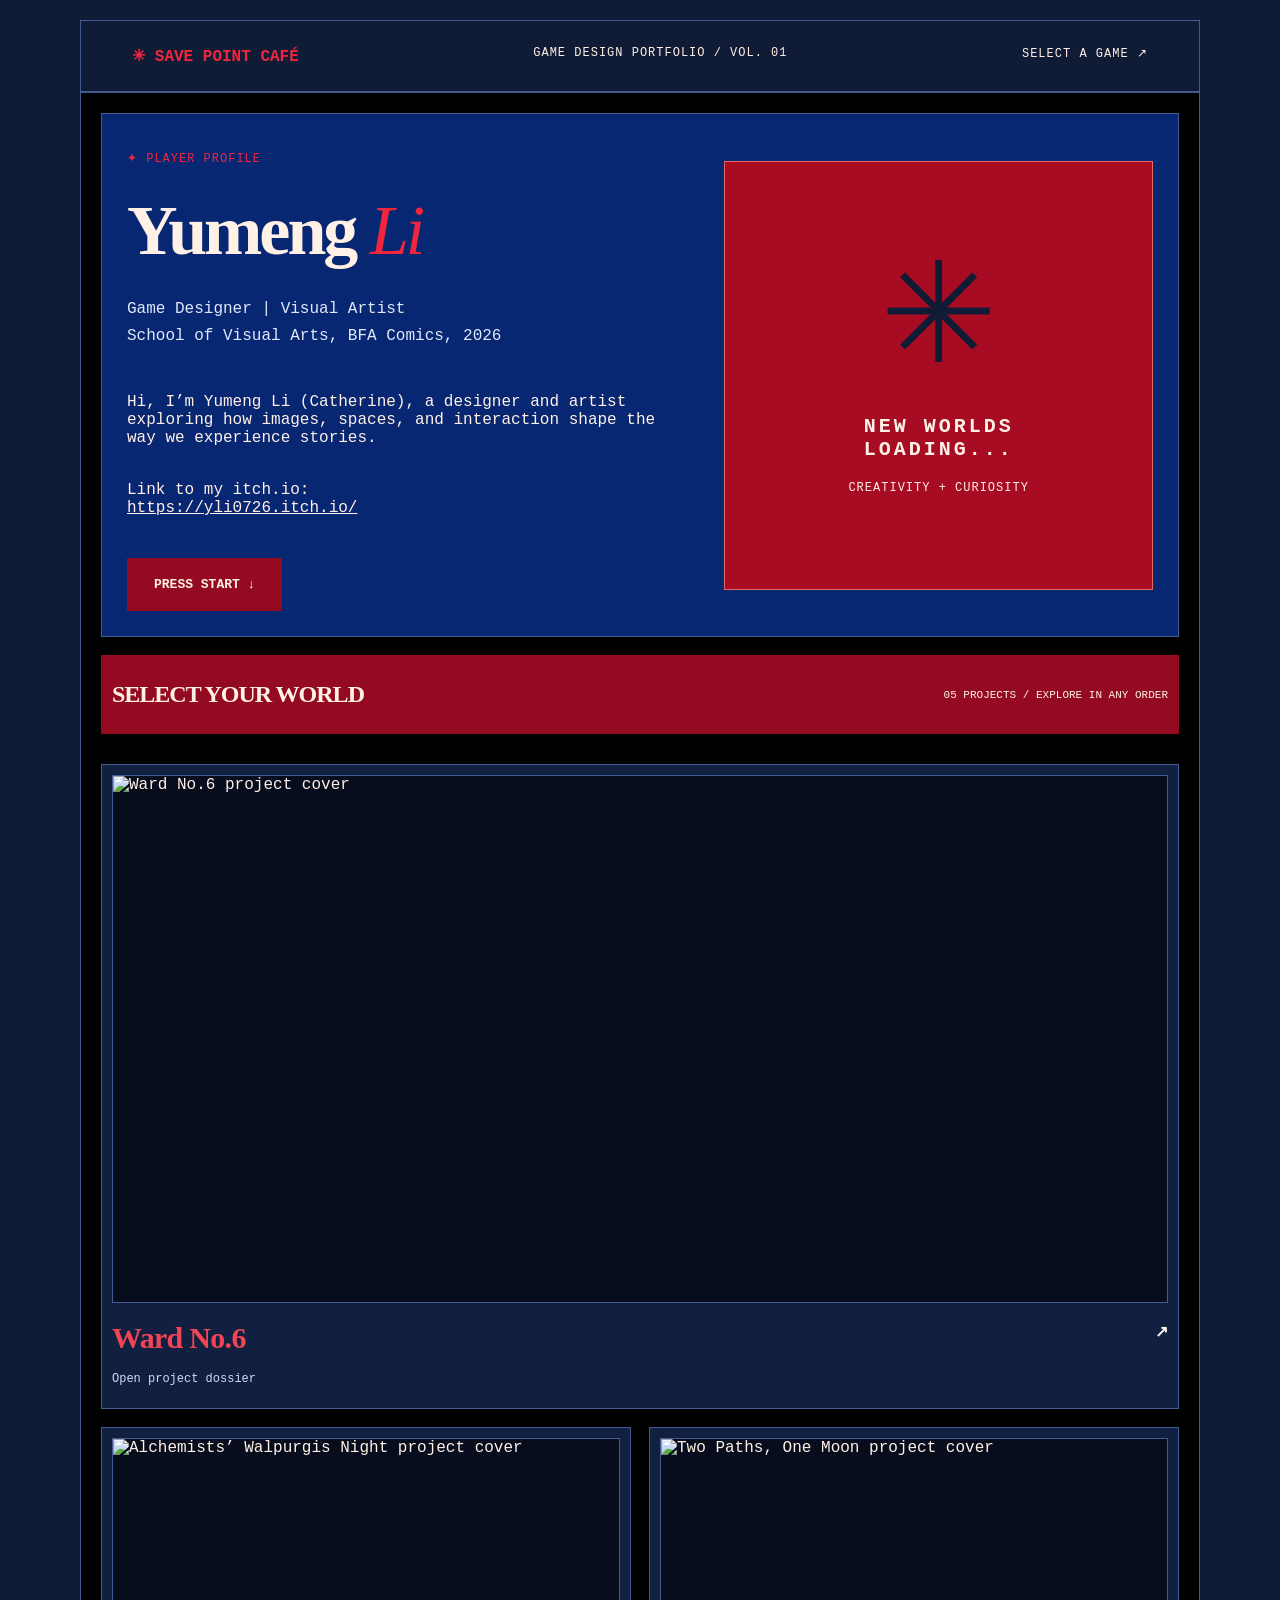
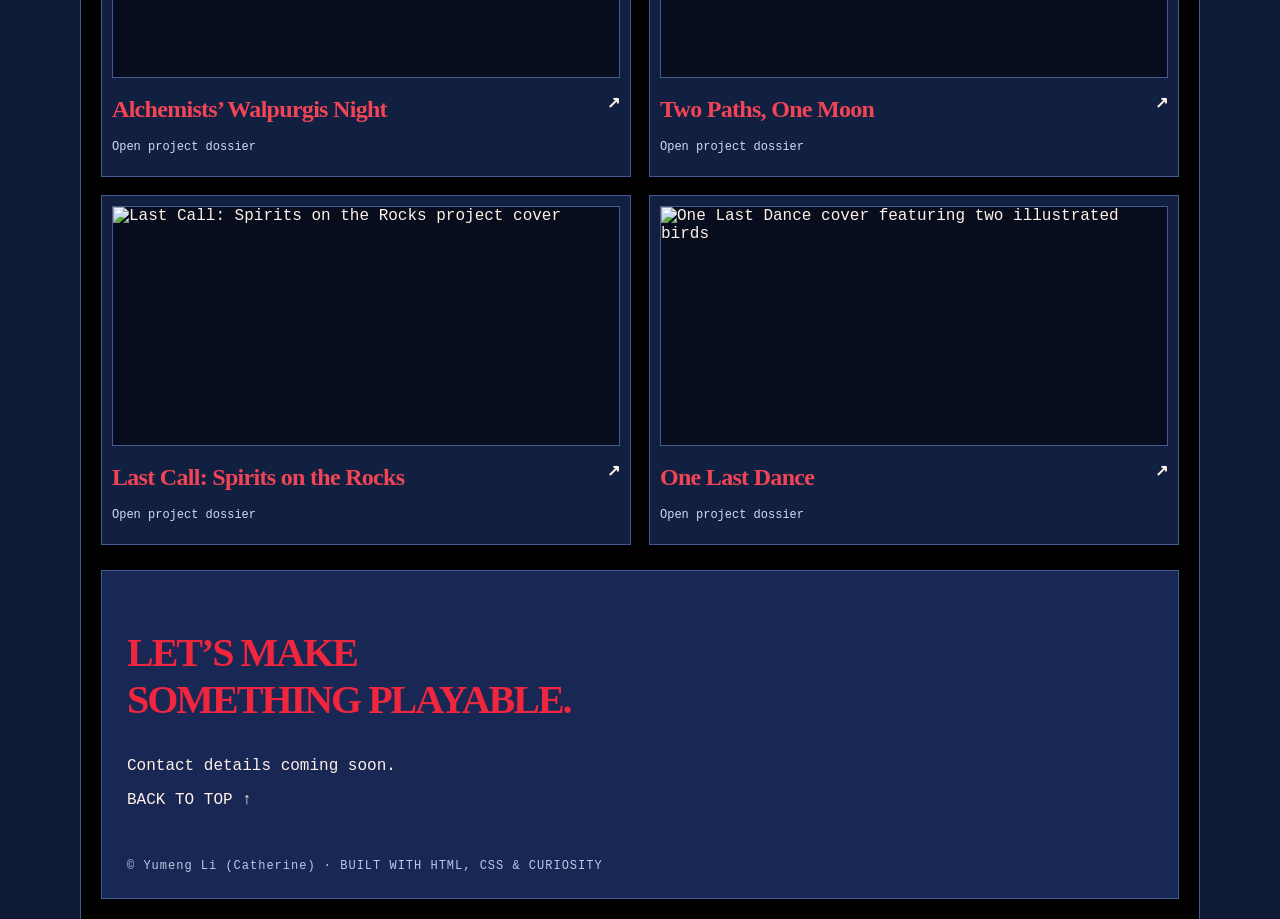
==== index.html @ 72870251 "Upload Portfolio Website" ====
<!doctype html><html lang="en"><head><meta charset="utf-8"><meta name="viewport" content="width=device-width,initial-scale=1"><title>首页 · Save Point Café</title><style>* { box-sizing: border-box; } body {margin: 0;}*{box-sizing:border-box;}html{scroll-behavior:smooth;}body{margin-top:0px;margin-right:0px;margin-bottom:0px;margin-left:0px;background-position-x:initial;background-position-y:initial;background-repeat:initial;background-attachment:initial;background-origin:initial;background-clip:initial;background-color:rgb(230, 229, 237);color:rgb(38, 32, 57);font-family:Arial, Helvetica, sans-serif;background-image:linear-gradient(rgba(80, 64, 99, 0.035) 1px, transparent 1px), linear-gradient(90deg, rgba(80, 64, 99, 0.035) 1px, transparent 1px);background-size:32px 32px;}a{color:inherit;text-decoration-line:none;text-decoration-thickness:initial;text-decoration-style:initial;text-decoration-color:initial;}header{padding-top:25px;padding-right:4%;padding-bottom:25px;padding-left:4%;display:flex;justify-content:space-between;row-gap:20px;column-gap:20px;border-bottom-width:1px;border-bottom-style:solid;border-bottom-color:rgb(48, 39, 61);}header a:first-child{font-weight:900;}.label, header span, small, header a:last-child{font-family:monospace;font-size:12px;letter-spacing:1px;}main{max-width:1400px;margin-top:auto;margin-right:auto;margin-bottom:auto;margin-left:auto;padding-top:0px;padding-right:4%;padding-bottom:0px;padding-left:4%;}.hero{min-height:650px;display:grid;grid-template-columns:1.3fr 1fr;align-items:center;row-gap:40px;column-gap:40px;}.label{color:rgb(111, 73, 148);}h1{font-size:clamp(55px, 7.5vw, 110px);line-height:0.94;letter-spacing:-6px;margin-top:32px;margin-right:0px;margin-bottom:32px;margin-left:0px;}h1 em{color:rgb(120, 85, 188);font-family:Georgia, serif;font-weight:400;}.intro{line-height:1.7;color:rgb(90, 82, 103);}.button{display:inline-block;background-image:initial;background-position-x:initial;background-position-y:initial;background-size:initial;background-repeat:initial;background-attachment:initial;background-origin:initial;background-clip:initial;background-color:rgb(215, 250, 109);border-top-width:1px;border-right-width:1px;border-bottom-width:1px;border-left-width:1px;border-top-style:solid;border-right-style:solid;border-bottom-style:solid;border-left-style:solid;border-top-color:currentcolor;border-right-color:currentcolor;border-bottom-color:currentcolor;border-left-color:currentcolor;border-image-source:none;border-image-slice:100%;border-image-width:1;border-image-outset:0;border-image-repeat:stretch;padding-top:18px;padding-right:26px;padding-bottom:18px;padding-left:26px;margin-top:25px;box-shadow:rgb(41, 33, 56) 5px 5px 0px;font-style:normal;font-variant-caps:normal;font-variant-ligatures:normal;font-variant-numeric:normal;font-variant-east-asian:normal;font-variant-alternates:normal;font-size-adjust:none;font-language-override:normal;font-kerning:auto;font-optical-sizing:auto;font-feature-settings:normal;font-variation-settings:normal;font-variant-position:normal;font-variant-emoji:normal;font-weight:700;font-stretch:normal;font-size:13px;line-height:normal;font-family:monospace;}.orb{text-align:center;border-top-width:1px;border-right-width:1px;border-bottom-width:1px;border-left-width:1px;border-top-style:solid;border-right-style:solid;border-bottom-style:solid;border-left-style:solid;border-top-color:rgb(149, 135, 158);border-right-color:rgb(149, 135, 158);border-bottom-color:rgb(149, 135, 158);border-left-color:rgb(149, 135, 158);border-image-source:none;border-image-slice:100%;border-image-width:1;border-image-outset:0;border-image-repeat:stretch;border-top-left-radius:50%;border-top-right-radius:50%;border-bottom-right-radius:50%;border-bottom-left-radius:50%;aspect-ratio:1 / 1;background-image:radial-gradient(at 30% 25%, white, rgb(233, 194, 236) 25%, rgb(162, 157, 209) 50%, rgb(217, 250, 170) 75%, rgb(238, 238, 238));background-position-x:initial;background-position-y:initial;background-size:initial;background-repeat:initial;background-attachment:initial;background-origin:initial;background-clip:initial;background-color:initial;box-shadow:rgba(126, 113, 159, 0.333) -20px -20px 45px inset, rgba(135, 123, 155, 0.2) 15px 25px 50px;transform:rotate(-9deg);display:flex;flex-direction:column;justify-content:center;}.orb > span{font-size:140px;line-height:1;color:rgb(89, 66, 114);}.orb p{font-weight:900;font-size:23px;letter-spacing:3px;}.profile span{margin-left:auto;font-style:normal;font-variant-caps:normal;font-variant-ligatures:normal;font-variant-numeric:normal;font-variant-east-asian:normal;font-variant-alternates:normal;font-size-adjust:none;font-language-override:normal;font-kerning:auto;font-optical-sizing:auto;font-feature-settings:normal;font-variation-settings:normal;font-variant-position:normal;font-variant-emoji:normal;font-weight:normal;font-stretch:normal;font-size:11px;line-height:normal;font-family:monospace;color:rgb(114, 83, 131);}.section-title{display:flex;justify-content:space-between;align-items:center;border-bottom-width:2px;border-bottom-style:solid;border-bottom-color:currentcolor;margin-bottom:30px;}.section-title h2{font-size:28px;letter-spacing:-1px;}.section-title span{font-style:normal;font-variant-caps:normal;font-variant-ligatures:normal;font-variant-numeric:normal;font-variant-east-asian:normal;font-variant-alternates:normal;font-size-adjust:none;font-language-override:normal;font-kerning:auto;font-optical-sizing:auto;font-feature-settings:normal;font-variation-settings:normal;font-variant-position:normal;font-variant-emoji:normal;font-weight:normal;font-stretch:normal;font-size:11px;line-height:normal;font-family:monospace;}.grid{display:grid;grid-template-columns:1fr 1fr;row-gap:45px;column-gap:28px;}.card:last-child{grid-column-start:1;grid-column-end:-1;}.art{height:310px;background-image:initial;background-position-x:initial;background-position-y:initial;background-size:initial;background-repeat:initial;background-attachment:initial;background-origin:initial;background-clip:initial;background-color:rgb(193, 176, 216);display:flex;align-items:center;justify-content:center;position:relative;border-top-width:1px;border-right-width:1px;border-bottom-width:1px;border-left-width:1px;border-top-style:solid;border-right-style:solid;border-bottom-style:solid;border-left-style:solid;border-top-color:currentcolor;border-right-color:currentcolor;border-bottom-color:currentcolor;border-left-color:currentcolor;border-image-source:none;border-image-slice:100%;border-image-width:1;border-image-outset:0;border-image-repeat:stretch;overflow-x:hidden;overflow-y:hidden;}.art::before{content:"";position:absolute;border-top-width:1px;border-right-width:1px;border-bottom-width:1px;border-left-width:1px;border-top-style:solid;border-right-style:solid;border-bottom-style:solid;border-left-style:solid;border-top-color:rgba(255, 255, 255, 0.565);border-right-color:rgba(255, 255, 255, 0.565);border-bottom-color:rgba(255, 255, 255, 0.565);border-left-color:rgba(255, 255, 255, 0.565);border-image-source:none;border-image-slice:100%;border-image-width:1;border-image-outset:0;border-image-repeat:stretch;width:60%;height:70%;border-top-left-radius:50%;border-top-right-radius:50%;border-bottom-right-radius:50%;border-bottom-left-radius:50%;transform:rotate(-35deg);}.art::after{content:"";position:absolute;border-top-width:1px;border-right-width:1px;border-bottom-width:1px;border-left-width:1px;border-top-style:solid;border-right-style:solid;border-bottom-style:solid;border-left-style:solid;border-top-color:rgba(255, 255, 255, 0.565);border-right-color:rgba(255, 255, 255, 0.565);border-bottom-color:rgba(255, 255, 255, 0.565);border-left-color:rgba(255, 255, 255, 0.565);border-image-source:none;border-image-slice:100%;border-image-width:1;border-image-outset:0;border-image-repeat:stretch;width:60%;height:70%;border-top-left-radius:50%;border-top-right-radius:50%;border-bottom-right-radius:50%;border-bottom-left-radius:50%;transform:rotate(-35deg);}.art::after{transform:rotate(35deg);}.art > span{font-style:normal;font-variant-caps:normal;font-variant-ligatures:normal;font-variant-numeric:normal;font-variant-east-asian:normal;font-variant-alternates:normal;font-size-adjust:none;font-language-override:normal;font-kerning:auto;font-optical-sizing:auto;font-feature-settings:normal;font-variation-settings:normal;font-variant-position:normal;font-variant-emoji:normal;font-weight:normal;font-stretch:normal;font-size:150px;line-height:normal;font-family:Georgia;z-index:1;text-shadow:rgba(255, 255, 255, 0.467) 5px 5px;}.art small{position:absolute;bottom:15px;left:15px;font-size:10px;}.c1 .art{background-image:initial;background-position-x:initial;background-position-y:initial;background-size:initial;background-repeat:initial;background-attachment:initial;background-origin:initial;background-clip:initial;background-color:rgb(210, 237, 179);}.c2 .art{background-image:initial;background-position-x:initial;background-position-y:initial;background-size:initial;background-repeat:initial;background-attachment:initial;background-origin:initial;background-clip:initial;background-color:rgb(168, 191, 216);}.c3 .art{background-image:initial;background-position-x:initial;background-position-y:initial;background-size:initial;background-repeat:initial;background-attachment:initial;background-origin:initial;background-clip:initial;background-color:rgb(228, 184, 207);}.c4 .art{background-image:initial;background-position-x:initial;background-position-y:initial;background-size:initial;background-repeat:initial;background-attachment:initial;background-origin:initial;background-clip:initial;background-color:rgb(194, 192, 220);}.card-title{display:flex;justify-content:space-between;align-items:center;}.card h3{font-size:24px;letter-spacing:-0.7px;margin-top:18px;margin-right:0px;margin-bottom:5px;margin-left:0px;}.card p{font-style:normal;font-variant-caps:normal;font-variant-ligatures:normal;font-variant-numeric:normal;font-variant-east-asian:normal;font-variant-alternates:normal;font-size-adjust:none;font-language-override:normal;font-kerning:auto;font-optical-sizing:auto;font-feature-settings:normal;font-variation-settings:normal;font-variant-position:normal;font-variant-emoji:normal;font-weight:normal;font-stretch:normal;font-size:12px;line-height:normal;font-family:monospace;color:rgb(109, 98, 121);}.card:hover .art > span{transform:rotate(12deg) scale(1.1);transition-behavior:normal;transition-duration:0.25s;transition-timing-function:ease;transition-delay:0s;transition-property:transform;}.card:focus-visible{outline-color:rgb(152, 97, 221);outline-style:solid;outline-width:3px;outline-offset:5px;}.button:focus-visible, a:focus-visible{outline-color:rgb(152, 97, 221);outline-style:solid;outline-width:3px;outline-offset:5px;}footer{border-top-width:1px;border-top-style:solid;border-top-color:currentcolor;margin-top:100px;padding-top:50px;padding-right:0px;padding-bottom:30px;padding-left:0px;}footer h2{font-size:clamp(32px, 5vw, 60px);letter-spacing:-2px;}footer small{display:block;margin-top:50px;color:rgb(121, 108, 132);}.project-hero h1{font-size:clamp(45px, 7vw, 85px);line-height:1.05;max-width:1000px;}.dossier section{border-top-width:1px;border-top-style:solid;border-top-color:currentcolor;padding-top:20px;padding-right:0px;padding-bottom:20px;padding-left:0px;}.dossier p{line-height:1.8;color:rgb(109, 98, 121);}body{background-color:rgb(206, 206, 202);background-image:radial-gradient(rgb(133, 133, 127) 1px, transparent 1px);background-size:8px 8px;color:rgb(37, 37, 37);font-family:"Courier New", monospace;}header, main{max-width:1120px;margin-top:auto;margin-right:auto;margin-bottom:auto;margin-left:auto;background-image:initial;background-position-x:initial;background-position-y:initial;background-size:initial;background-repeat:initial;background-attachment:initial;background-origin:initial;background-clip:initial;background-color:rgb(201, 201, 196);}header{margin-top:20px;background-image:linear-gradient(rgb(238, 238, 238), rgb(170, 170, 170), rgb(221, 221, 221));background-position-x:initial;background-position-y:initial;background-size:initial;background-repeat:initial;background-attachment:initial;background-origin:initial;background-clip:initial;background-color:initial;border-top-width:4px;border-right-width:4px;border-bottom-width:4px;border-left-width:4px;border-top-style:ridge;border-right-style:ridge;border-bottom-style:ridge;border-left-style:ridge;border-top-color:rgb(238, 238, 238);border-right-color:rgb(238, 238, 238);border-bottom-color:rgb(238, 238, 238);border-left-color:rgb(238, 238, 238);border-image-source:none;border-image-slice:100%;border-image-width:1;border-image-outset:0;border-image-repeat:stretch;}main{border-top-width:3px;border-right-width:3px;border-bottom-width:3px;border-left-width:3px;border-top-style:ridge;border-right-style:ridge;border-bottom-style:ridge;border-left-style:ridge;border-top-color:rgb(238, 238, 238);border-right-color:rgb(238, 238, 238);border-bottom-color:rgb(238, 238, 238);border-left-color:rgb(238, 238, 238);border-image-source:none;border-image-slice:100%;border-image-width:1;border-image-outset:0;border-image-repeat:stretch;padding-top:20px;padding-right:20px;padding-bottom:20px;padding-left:20px;}.hero{min-height:460px;border-top-width:4px;border-right-width:4px;border-bottom-width:4px;border-left-width:4px;border-top-style:ridge;border-right-style:ridge;border-bottom-style:ridge;border-left-style:ridge;border-top-color:rgb(238, 238, 238);border-right-color:rgb(238, 238, 238);border-bottom-color:rgb(238, 238, 238);border-left-color:rgb(238, 238, 238);border-image-source:none;border-image-slice:100%;border-image-width:1;border-image-outset:0;border-image-repeat:stretch;padding-top:25px;padding-right:25px;padding-bottom:25px;padding-left:25px;background-image:repeating-linear-gradient(0deg, rgb(222, 222, 217), rgb(222, 222, 217) 2px, rgb(212, 212, 208) 3px);background-position-x:initial;background-position-y:initial;background-size:initial;background-repeat:initial;background-attachment:initial;background-origin:initial;background-clip:initial;background-color:initial;margin-bottom:18px;}h1{font-family:Georgia, serif;font-size:70px;letter-spacing:-3px;text-shadow:rgb(255, 255, 255) 2px 2px;}.label, h1 em{color:rgb(76, 96, 70);}.orb{border-top-left-radius:0px;border-top-right-radius:0px;border-bottom-right-radius:0px;border-bottom-left-radius:0px;background-image:linear-gradient(135deg, rgb(238, 238, 238), rgb(146, 159, 135), rgb(197, 199, 191));background-position-x:initial;background-position-y:initial;background-size:initial;background-repeat:initial;background-attachment:initial;background-origin:initial;background-clip:initial;background-color:initial;border-top-width:7px;border-right-width:7px;border-bottom-width:7px;border-left-width:7px;border-top-style:ridge;border-right-style:ridge;border-bottom-style:ridge;border-left-style:ridge;border-top-color:rgb(238, 238, 238);border-right-color:rgb(238, 238, 238);border-bottom-color:rgb(238, 238, 238);border-left-color:rgb(238, 238, 238);border-image-source:none;border-image-slice:100%;border-image-width:1;border-image-outset:0;border-image-repeat:stretch;transform:none;box-shadow:rgb(119, 119, 119) 7px 7px;}.orb > span{color:rgb(53, 69, 50);}.orb p{font-size:20px;}.button{background-image:linear-gradient(rgb(255, 255, 255), rgb(170, 170, 170));background-position-x:initial;background-position-y:initial;background-size:initial;background-repeat:initial;background-attachment:initial;background-origin:initial;background-clip:initial;background-color:initial;border-top-width:3px;border-right-width:3px;border-bottom-width:3px;border-left-width:3px;border-top-style:outset;border-right-style:outset;border-bottom-style:outset;border-left-style:outset;border-top-color:rgb(238, 238, 238);border-right-color:rgb(238, 238, 238);border-bottom-color:rgb(238, 238, 238);border-left-color:rgb(238, 238, 238);border-image-source:none;border-image-slice:100%;border-image-width:1;border-image-outset:0;border-image-repeat:stretch;box-shadow:rgb(119, 119, 119) 3px 3px;}.profile span{color:rgb(82, 96, 71);}.section-title{border-top-width:3px;border-right-width:3px;border-bottom-width:3px;border-left-width:3px;border-top-style:ridge;border-right-style:ridge;border-bottom-style:ridge;border-left-style:ridge;border-top-color:rgb(238, 238, 238);border-right-color:rgb(238, 238, 238);border-bottom-color:rgb(238, 238, 238);border-left-color:rgb(238, 238, 238);border-image-source:none;border-image-slice:100%;border-image-width:1;border-image-outset:0;border-image-repeat:stretch;background-image:linear-gradient(rgb(238, 238, 238), rgb(170, 170, 170));background-position-x:initial;background-position-y:initial;background-size:initial;background-repeat:initial;background-attachment:initial;background-origin:initial;background-clip:initial;background-color:initial;padding-top:5px;padding-right:10px;padding-bottom:5px;padding-left:10px;}.section-title h2{font-family:Georgia, serif;font-size:24px;}.grid{row-gap:18px;column-gap:18px;}.card{padding-top:10px;padding-right:10px;padding-bottom:10px;padding-left:10px;border-top-width:4px;border-right-width:4px;border-bottom-width:4px;border-left-width:4px;border-top-style:ridge;border-right-style:ridge;border-bottom-style:ridge;border-left-style:ridge;border-top-color:rgb(238, 238, 238);border-right-color:rgb(238, 238, 238);border-bottom-color:rgb(238, 238, 238);border-left-color:rgb(238, 238, 238);border-image-source:none;border-image-slice:100%;border-image-width:1;border-image-outset:0;border-image-repeat:stretch;background-image:initial;background-position-x:initial;background-position-y:initial;background-size:initial;background-repeat:initial;background-attachment:initial;background-origin:initial;background-clip:initial;background-color:rgb(214, 214, 208);}.art{height:240px;border-top-width:3px;border-right-width:3px;border-bottom-width:3px;border-left-width:3px;border-top-style:inset;border-right-style:inset;border-bottom-style:inset;border-left-style:inset;border-top-color:rgb(238, 238, 238);border-right-color:rgb(238, 238, 238);border-bottom-color:rgb(238, 238, 238);border-left-color:rgb(238, 238, 238);border-image-source:none;border-image-slice:100%;border-image-width:1;border-image-outset:0;border-image-repeat:stretch;background-image:initial !important;background-position-x:initial !important;background-position-y:initial !important;background-size:initial !important;background-repeat:initial !important;background-attachment:initial !important;background-origin:initial !important;background-clip:initial !important;background-color:rgb(151, 162, 140) !important;}.c1 .art, .c3 .art{background-image:initial !important;background-position-x:initial !important;background-position-y:initial !important;background-size:initial !important;background-repeat:initial !important;background-attachment:initial !important;background-origin:initial !important;background-clip:initial !important;background-color:rgb(170, 165, 174) !important;}.card h3{font-family:Georgia, serif;}.card p, .dossier p{color:rgb(85, 85, 85);}footer{border-top-width:4px;border-right-width:4px;border-bottom-width:4px;border-left-width:4px;border-top-style:ridge;border-right-style:ridge;border-bottom-style:ridge;border-left-style:ridge;border-top-color:rgb(238, 238, 238);border-right-color:rgb(238, 238, 238);border-bottom-color:rgb(238, 238, 238);border-left-color:rgb(238, 238, 238);border-image-source:none;border-image-slice:100%;border-image-width:1;border-image-outset:0;border-image-repeat:stretch;margin-top:25px;padding-top:25px;padding-right:25px;padding-bottom:25px;padding-left:25px;background-image:initial;background-position-x:initial;background-position-y:initial;background-size:initial;background-repeat:initial;background-attachment:initial;background-origin:initial;background-clip:initial;background-color:rgb(216, 216, 209);}footer h2{font-family:Georgia, serif;font-size:40px;}.project-cover img{display:block;width:100%;height:auto;}.art.has-cover{background-image:initial !important;background-position-x:initial !important;background-position-y:initial !important;background-size:initial !important;background-repeat:initial !important;background-attachment:initial !important;background-origin:initial !important;background-clip:initial !important;background-color:rgb(0, 0, 0) !important;}.art.has-cover::before{display:none;}.art.has-cover::after{display:none;}.art.has-cover img{display:block;width:100%;height:100%;object-fit:contain;}.portfolio-pages > h2{font-family:Georgia, serif;}.portfolio-pages figure{margin-top:0px;margin-right:0px;margin-bottom:24px;margin-left:0px;border-top-width:4px;border-right-width:4px;border-bottom-width:4px;border-left-width:4px;border-top-style:ridge;border-right-style:ridge;border-bottom-style:ridge;border-left-style:ridge;border-top-color:rgb(238, 238, 238);border-right-color:rgb(238, 238, 238);border-bottom-color:rgb(238, 238, 238);border-left-color:rgb(238, 238, 238);border-image-source:none;border-image-slice:100%;border-image-width:1;border-image-outset:0;border-image-repeat:stretch;background-image:initial;background-position-x:initial;background-position-y:initial;background-size:initial;background-repeat:initial;background-attachment:initial;background-origin:initial;background-clip:initial;background-color:rgb(8, 37, 113);}.portfolio-pages img{display:block;width:100%;height:auto;}.portfolio-pages a{display:block;cursor:zoom-in;}.portfolio-pages figcaption{padding-top:10px;padding-right:14px;padding-bottom:10px;padding-left:14px;background-image:linear-gradient(rgb(238, 238, 238), rgb(187, 187, 187));background-position-x:initial;background-position-y:initial;background-size:initial;background-repeat:initial;background-attachment:initial;background-origin:initial;background-clip:initial;background-color:initial;font-size:12px;}.portfolio-pages a:focus-visible{outline-color:rgb(255, 255, 255);outline-style:solid;outline-width:3px;outline-offset:2px;}.grid .card:first-child{grid-column-start:1;grid-column-end:-1;}.grid .card:first-child .art{height:auto;aspect-ratio:2 / 1;}.grid .card:first-child h3{font-size:30px;}.grid .card:last-child{grid-column-start:auto;grid-column-end:auto;}.grid .card:last-child .art{height:240px;}.grid .card:first-child .art img{height:100%;width:100%;object-fit:contain;}:root{--ward-blue:#082773;--ward-dark:#101b36;--ward-red:#ff4943;--ward-paper:#fff1e6;--ward-edge:#526da5;}body{background-color:var(--ward-dark);background-image:radial-gradient(rgba(255, 73, 67, 0.25) 1px, transparent 1px);color:var(--ward-paper);}header{background-image:linear-gradient(rgb(39, 63, 120), rgb(16, 27, 54));background-position-x:initial;background-position-y:initial;background-size:initial;background-repeat:initial;background-attachment:initial;background-origin:initial;background-clip:initial;background-color:initial;border-top-color:rgb(99, 123, 173);border-right-color:rgb(99, 123, 173);border-bottom-color:rgb(99, 123, 173);border-left-color:rgb(99, 123, 173);}header a:first-child{color:var(--ward-red);}.hero{background-image:repeating-linear-gradient(0deg, rgb(16, 44, 104), rgb(16, 44, 104) 2px, rgb(19, 47, 108) 3px);background-position-x:initial;background-position-y:initial;background-size:initial;background-repeat:initial;background-attachment:initial;background-origin:initial;background-clip:initial;background-color:initial;}h1{color:var(--ward-paper);text-shadow:rgb(9, 21, 44) 3px 3px;}.label, h1 em{color:var(--ward-red);}.intro{color:rgb(226, 232, 250);}.orb{background-image:radial-gradient(at 30% 25%, rgb(255, 115, 97), rgb(203, 56, 55) 48%, rgb(117, 31, 53) 80%, rgb(21, 35, 67));background-position-x:initial;background-position-y:initial;background-size:initial;background-repeat:initial;background-attachment:initial;background-origin:initial;background-clip:initial;background-color:initial;border-top-color:rgb(227, 107, 99);border-right-color:rgb(227, 107, 99);border-bottom-color:rgb(227, 107, 99);border-left-color:rgb(227, 107, 99);box-shadow:rgb(8, 19, 44) 7px 7px;}.orb > span{color:rgb(16, 35, 73);text-shadow:rgb(255, 149, 136) 2px 2px;}.orb p, .orb small{color:var(--ward-paper);}.button{color:var(--ward-paper);background-image:linear-gradient(rgb(239, 80, 71), rgb(169, 35, 48));background-position-x:initial;background-position-y:initial;background-size:initial;background-repeat:initial;background-attachment:initial;background-origin:initial;background-clip:initial;background-color:initial;border-top-color:rgb(255, 139, 120);border-right-color:rgb(255, 139, 120);border-bottom-color:rgb(255, 139, 120);border-left-color:rgb(255, 139, 120);box-shadow:rgb(7, 15, 37) 3px 3px;}.profile b, .profile span{color:rgb(255, 145, 132);}.section-title{background-image:linear-gradient(rgb(189, 54, 57), rgb(126, 35, 49));background-position-x:initial;background-position-y:initial;background-size:initial;background-repeat:initial;background-attachment:initial;background-origin:initial;background-clip:initial;background-color:initial;border-top-color:rgb(232, 121, 107);border-right-color:rgb(232, 121, 107);border-bottom-color:rgb(232, 121, 107);border-left-color:rgb(232, 121, 107);}.section-title h2{color:var(--ward-paper);}.grid .card{background-image:initial;background-position-x:initial;background-position-y:initial;background-size:initial;background-repeat:initial;background-attachment:initial;background-origin:initial;background-clip:initial;background-color:rgb(17, 31, 64);}.art{border-top-color:rgb(83, 109, 167);border-right-color:rgb(83, 109, 167);border-bottom-color:rgb(83, 109, 167);border-left-color:rgb(83, 109, 167);background-image:initial !important;background-position-x:initial !important;background-position-y:initial !important;background-size:initial !important;background-repeat:initial !important;background-attachment:initial !important;background-origin:initial !important;background-clip:initial !important;background-color:rgb(23, 58, 128) !important;}.c1 .art, .c3 .art{background-image:initial !important;background-position-x:initial !important;background-position-y:initial !important;background-size:initial !important;background-repeat:initial !important;background-attachment:initial !important;background-origin:initial !important;background-clip:initial !important;background-color:rgb(112, 40, 55) !important;}.art.has-cover{background-image:initial !important;background-position-x:initial !important;background-position-y:initial !important;background-size:initial !important;background-repeat:initial !important;background-attachment:initial !important;background-origin:initial !important;background-clip:initial !important;background-color:rgb(7, 13, 29) !important;}.art > span{color:var(--ward-red);text-shadow:rgb(7, 17, 38) 4px 4px;}.art small{color:rgb(255, 241, 230);}.card h3{color:rgb(255, 119, 112);}.card p{color:rgb(210, 220, 241);}footer h2{color:var(--ward-red);}footer small{color:rgb(187, 201, 231);}.project-cover, .portfolio-pages figure{background-image:initial;background-position-x:initial;background-position-y:initial;background-size:initial;background-repeat:initial;background-attachment:initial;background-origin:initial;background-clip:initial;background-color:rgb(8, 14, 33);}.portfolio-pages figcaption{background-image:linear-gradient(rgb(180, 52, 57), rgb(121, 35, 49));background-position-x:initial;background-position-y:initial;background-size:initial;background-repeat:initial;background-attachment:initial;background-origin:initial;background-clip:initial;background-color:initial;color:var(--ward-paper);}.project-nav, .dossier section{border-top-color:rgb(99, 124, 173);border-right-color:rgb(99, 124, 173);border-bottom-color:rgb(99, 124, 173);border-left-color:rgb(99, 124, 173);}.dossier p{color:rgb(216, 225, 245);}.dossier aside a{color:var(--ward-paper);background-image:initial;background-position-x:initial;background-position-y:initial;background-size:initial;background-repeat:initial;background-attachment:initial;background-origin:initial;background-clip:initial;background-color:rgb(32, 63, 123);border-top-color:rgb(113, 137, 183);border-right-color:rgb(113, 137, 183);border-bottom-color:rgb(113, 137, 183);border-left-color:rgb(113, 137, 183);}.card:focus-visible{outline-color:rgb(255, 176, 163);}.button:focus-visible, a:focus-visible{outline-color:rgb(255, 176, 163);}.project-nav a{color:rgb(255, 154, 142);}::selection{background-image:initial;background-position-x:initial;background-position-y:initial;background-size:initial;background-repeat:initial;background-attachment:initial;background-origin:initial;background-clip:initial;background-color:rgb(255, 73, 67);color:rgb(16, 27, 54);}:root{--ward-red:#d9142b;}body{background-image:none;}.hero{background-image:none;}.orb{background-image:none;}.button{background-image:none;}.section-title, header, .portfolio-pages figcaption{background-image:none;}header{background-image:initial;background-position-x:initial;background-position-y:initial;background-size:initial;background-repeat:initial;background-attachment:initial;background-origin:initial;background-clip:initial;background-color:rgb(16, 27, 54);}.hero{border-top-style:solid;border-right-style:solid;border-bottom-style:solid;border-left-style:solid;border-top-width:1px;border-right-width:1px;border-bottom-width:1px;border-left-width:1px;}.orb{border-top-style:solid;border-right-style:solid;border-bottom-style:solid;border-left-style:solid;border-top-width:1px;border-right-width:1px;border-bottom-width:1px;border-left-width:1px;}.button{border-top-style:solid;border-right-style:solid;border-bottom-style:solid;border-left-style:solid;border-top-width:1px;border-right-width:1px;border-bottom-width:1px;border-left-width:1px;}.section-title{border-top-style:solid;border-right-style:solid;border-bottom-style:solid;border-left-style:solid;border-top-width:1px;border-right-width:1px;border-bottom-width:1px;border-left-width:1px;}.art{border-top-style:solid;border-right-style:solid;border-bottom-style:solid;border-left-style:solid;border-top-width:1px;border-right-width:1px;border-bottom-width:1px;border-left-width:1px;}.placeholder, header, main, .grid .card, .portfolio-pages figure, footer, .dossier aside a{border-top-style:solid;border-right-style:solid;border-bottom-style:solid;border-left-style:solid;border-top-width:1px;border-right-width:1px;border-bottom-width:1px;border-left-width:1px;}.hero{border-top-color:rgb(66, 92, 145);border-right-color:rgb(66, 92, 145);border-bottom-color:rgb(66, 92, 145);border-left-color:rgb(66, 92, 145);}.section-title{border-top-color:rgb(66, 92, 145);border-right-color:rgb(66, 92, 145);border-bottom-color:rgb(66, 92, 145);border-left-color:rgb(66, 92, 145);}.art{border-top-color:rgb(66, 92, 145);border-right-color:rgb(66, 92, 145);border-bottom-color:rgb(66, 92, 145);border-left-color:rgb(66, 92, 145);}.placeholder, header, main, .grid .card, .portfolio-pages figure, footer{border-top-color:rgb(66, 92, 145);border-right-color:rgb(66, 92, 145);border-bottom-color:rgb(66, 92, 145);border-left-color:rgb(66, 92, 145);}.hero{background-image:initial;background-position-x:initial;background-position-y:initial;background-size:initial;background-repeat:initial;background-attachment:initial;background-origin:initial;background-clip:initial;background-color:rgb(8, 39, 115);}.orb{background-image:initial;background-position-x:initial;background-position-y:initial;background-size:initial;background-repeat:initial;background-attachment:initial;background-origin:initial;background-clip:initial;background-color:rgb(217, 20, 43);box-shadow:none;}.orb > span{color:rgb(16, 27, 54);text-shadow:none;}.orb p, .orb small{color:rgb(255, 241, 230);}h1, .art > span{text-shadow:none;}.button{background-image:initial;background-position-x:initial;background-position-y:initial;background-size:initial;background-repeat:initial;background-attachment:initial;background-origin:initial;background-clip:initial;background-color:rgb(217, 20, 43);border-top-color:rgb(217, 20, 43);border-right-color:rgb(217, 20, 43);border-bottom-color:rgb(217, 20, 43);border-left-color:rgb(217, 20, 43);box-shadow:none;color:rgb(255, 241, 230);}.section-title, .portfolio-pages figcaption{background-image:initial;background-position-x:initial;background-position-y:initial;background-size:initial;background-repeat:initial;background-attachment:initial;background-origin:initial;background-clip:initial;background-color:rgb(189, 16, 40);border-top-color:rgb(189, 16, 40);border-right-color:rgb(189, 16, 40);border-bottom-color:rgb(189, 16, 40);border-left-color:rgb(189, 16, 40);}.card h3{color:rgb(241, 69, 85);}.profile b, .profile span, .project-nav a{color:rgb(240, 100, 112);}.label, header a:first-child, h1 em, footer h2{color:rgb(239, 38, 61);}.art::before{display:none;}.art::after{display:none;}.dossier section{border-top-style:solid;border-top-width:1px;}.dossier aside a{background-image:initial;background-position-x:initial;background-position-y:initial;background-size:initial;background-repeat:initial;background-attachment:initial;background-origin:initial;background-clip:initial;background-color:rgb(23, 53, 108);}.card:hover .art > span{transform:none;}.button:hover{background-image:initial;background-position-x:initial;background-position-y:initial;background-size:initial;background-repeat:initial;background-attachment:initial;background-origin:initial;background-clip:initial;background-color:rgb(184, 15, 37);}.portfolio-pages a:focus-visible{outline-color:rgb(255, 123, 135);}.orb{background-image:initial;background-position-x:initial;background-position-y:initial;background-size:initial;background-repeat:initial;background-attachment:initial;background-origin:initial;background-clip:initial;background-color:rgb(168, 12, 35);}.section-title, .portfolio-pages figcaption{background-image:initial;background-position-x:initial;background-position-y:initial;background-size:initial;background-repeat:initial;background-attachment:initial;background-origin:initial;background-clip:initial;background-color:rgb(148, 11, 33);border-top-color:rgb(148, 11, 33);border-right-color:rgb(148, 11, 33);border-bottom-color:rgb(148, 11, 33);border-left-color:rgb(148, 11, 33);}.button{background-image:initial;background-position-x:initial;background-position-y:initial;background-size:initial;background-repeat:initial;background-attachment:initial;background-origin:initial;background-clip:initial;background-color:rgb(148, 11, 33);border-top-color:rgb(148, 11, 33);border-right-color:rgb(148, 11, 33);border-bottom-color:rgb(148, 11, 33);border-left-color:rgb(148, 11, 33);}.button:hover{background-image:initial;background-position-x:initial;background-position-y:initial;background-size:initial;background-repeat:initial;background-attachment:initial;background-origin:initial;background-clip:initial;background-color:rgb(121, 9, 27);border-top-color:rgb(121, 9, 27);border-right-color:rgb(121, 9, 27);border-bottom-color:rgb(121, 9, 27);border-left-color:rgb(121, 9, 27);}#i4jwm{background-color:#000000;}#izsygg{background-color:#182753;}@media (max-width: 700px){header span{display:none;}header{font-size:12px;}.hero{grid-template-columns:1fr;padding-top:55px;padding-right:0px;padding-bottom:55px;padding-left:0px;row-gap:35px;column-gap:35px;}h1{letter-spacing:-3px;}.orb{width:75%;margin-top:auto;margin-right:auto;margin-bottom:auto;margin-left:auto;}.orb > span{font-size:100px;}.profile span{display:block;}.grid{grid-template-columns:1fr;}.card:last-child{grid-column-start:auto;grid-column-end:auto;}.section-title{align-items:start;flex-direction:column;padding-bottom:15px;}.art{height:260px;}.project-hero h1{letter-spacing:-2px;}.hero{padding-top:16px;padding-right:16px;padding-bottom:16px;padding-left:16px;}h1{font-size:50px;}.orb{width:80%;}.project-hero h1{font-size:43px;}.grid .card:first-child .art{aspect-ratio:2 / 1;height:auto;}.grid .card:last-child .art{height:220px;}.grid .card:first-child h3{font-size:26px;}}</style></head><body><body id="irazd"><header><a href="index.html">✳ SAVE POINT CAFÉ</a><span>GAME DESIGN PORTFOLIO / VOL. 01</span><a href="#projects">SELECT A GAME ↗</a></header><main id="i4jwm"><section class="hero"><div id="iocdf"><p class="label">✦ PLAYER PROFILE </p><h1 id="icb1n">Yumeng <em id="ips22">Li</em></h1><p class="intro">Game Designer | Visual Artist<br/>School of Visual Arts, BFA Comics, 2026<br/><br/><p data-pm-slice="1 1 []" id="ifeeap">Hi, I’m Yumeng Li (Catherine), a designer and artist exploring how images, spaces, and interaction shape the way we experience stories.</p><br/>Link to my itch.io:<br/><a href="https://yli0726.itch.io/" target="_blank" rel="noopener noreferrer" style="text-decoration:underline;overflow-wrap:anywhere">https://yli0726.itch.io/</a></p><a href="#projects" class="button">PRESS START ↓</a></div><div class="orb"><span id="id59r">✳</span><p id="ic0xk">NEW WORLDS<br/>LOADING...</p><small>CREATIVITY + CURIOSITY</small></div></section><section id="projects"><div class="section-title"><h2>SELECT YOUR WORLD</h2><span>05 PROJECTS / EXPLORE IN ANY ORDER</span></div><div id="grid" class="grid"><a href="ward-no-6.html" class="card c0"><div class="art has-cover"><img src="assets/ward-no-6-cover.png" alt="Ward No.6 project cover"/></div><div class="card-title"><h3>Ward No.6</h3><b>↗</b></div><p>Open project dossier</p></a><a href="alchemists-walpurgis-night.html" class="card c1"><div class="art has-cover"><img src="assets/alchemists-frame-15.png" alt="Alchemists’ Walpurgis Night project cover" id="iwpkp"/></div><div class="card-title"><h3>Alchemists’ Walpurgis Night</h3><b>↗</b></div><p>Open project dossier</p></a><a href="one-path-two-moons.html" class="card c2"><div class="art has-cover"><img src="assets/two-paths-frame-25.png" alt="Two Paths, One Moon project cover"/></div><div class="card-title"><h3>Two Paths, One Moon</h3><b>↗</b></div><p>Open project dossier</p></a><a href="last-call-spirits-on-the-rocks.html" class="card c3"><div class="art has-cover"><img src="assets/last-call-frame-52.png" alt="Last Call: Spirits on the Rocks project cover"/></div><div class="card-title"><h3>Last Call: Spirits on the Rocks</h3><b>↗</b></div><p>Open project dossier</p></a><a href="one-last-dance.html" class="card c4"><div class="art has-cover"><img src="assets/one-last-dance-cover.jpg" alt="One Last Dance cover featuring two illustrated birds" id="iqkurj"/></div><div class="card-title"><h3>One Last Dance</h3><b>↗</b></div><p>Open project dossier</p></a></div></section><footer id="izsygg"><h2>LET’S MAKE<br/>SOMETHING PLAYABLE.</h2><p>Contact details coming soon.</p><a href="#">BACK TO TOP ↑</a><small>© Yumeng Li (Catherine) · BUILT WITH HTML, CSS &amp; CURIOSITY</small></footer></main></body></body></html>
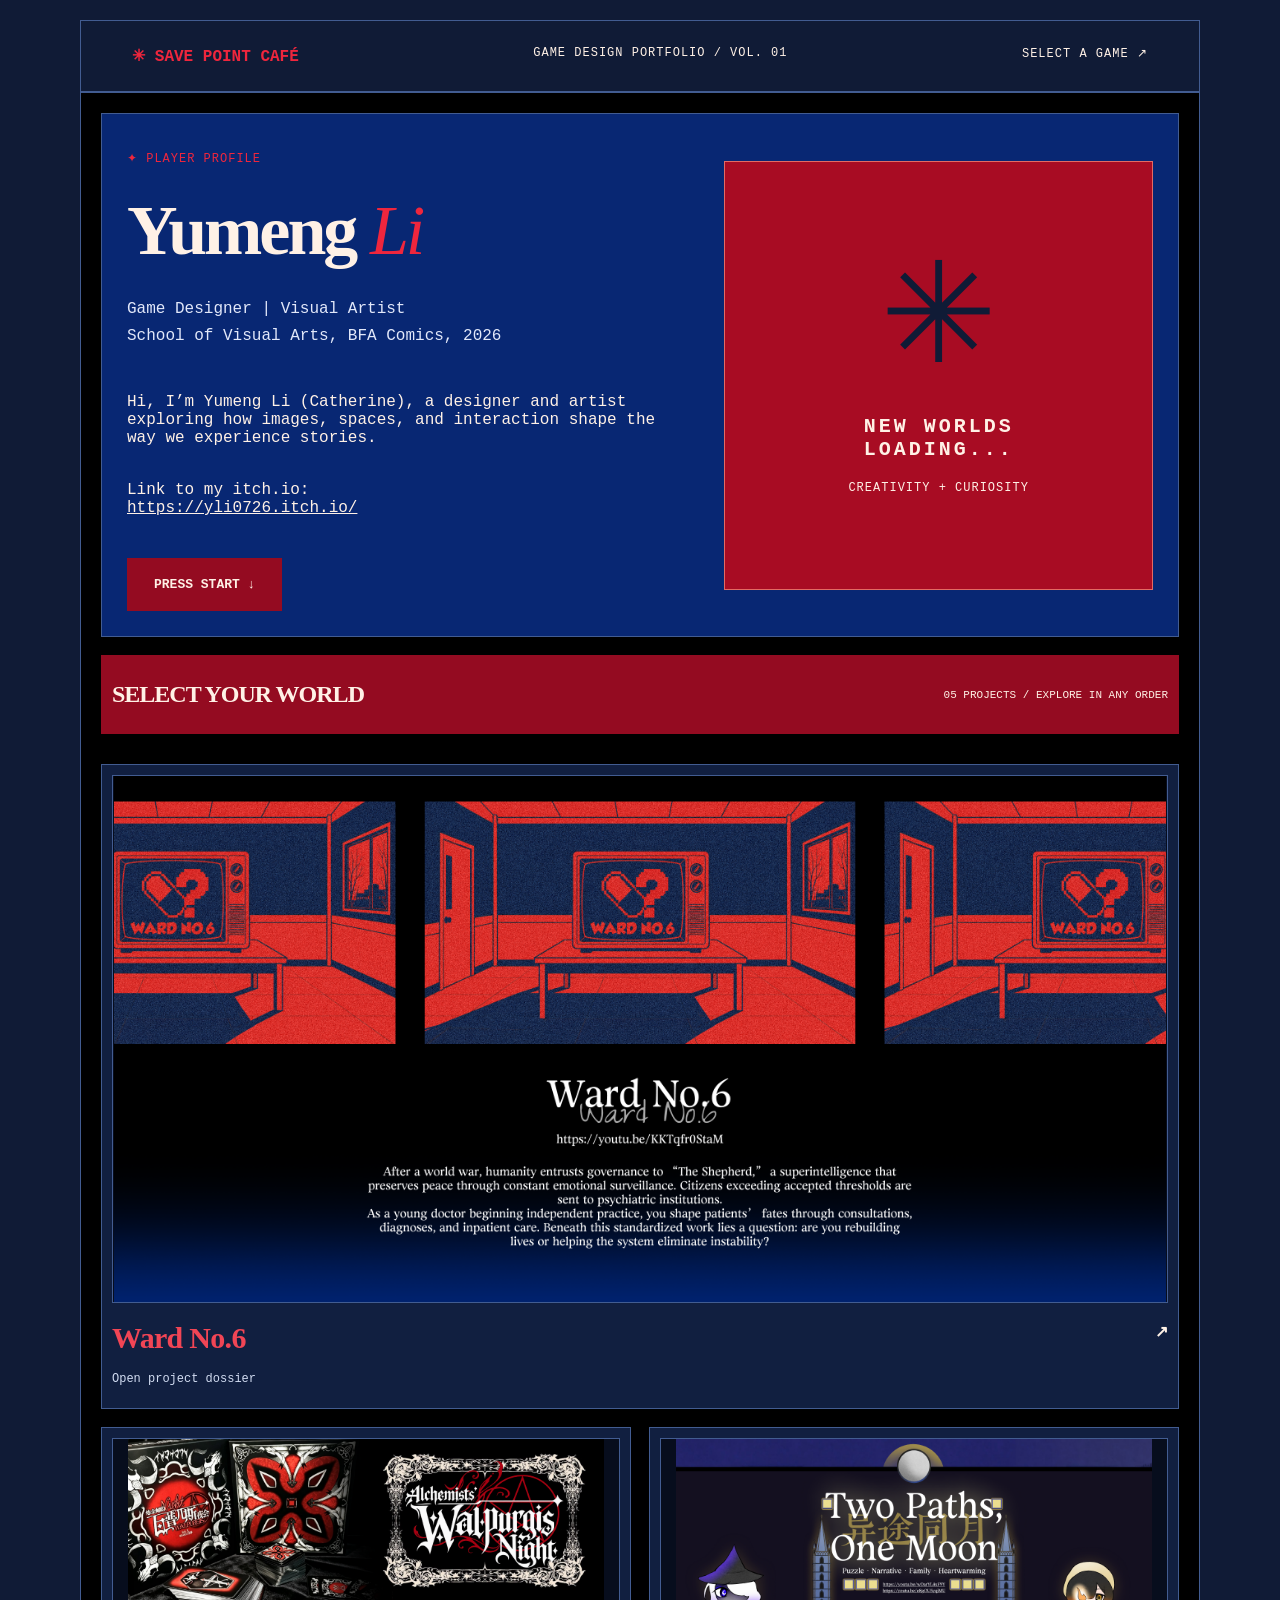
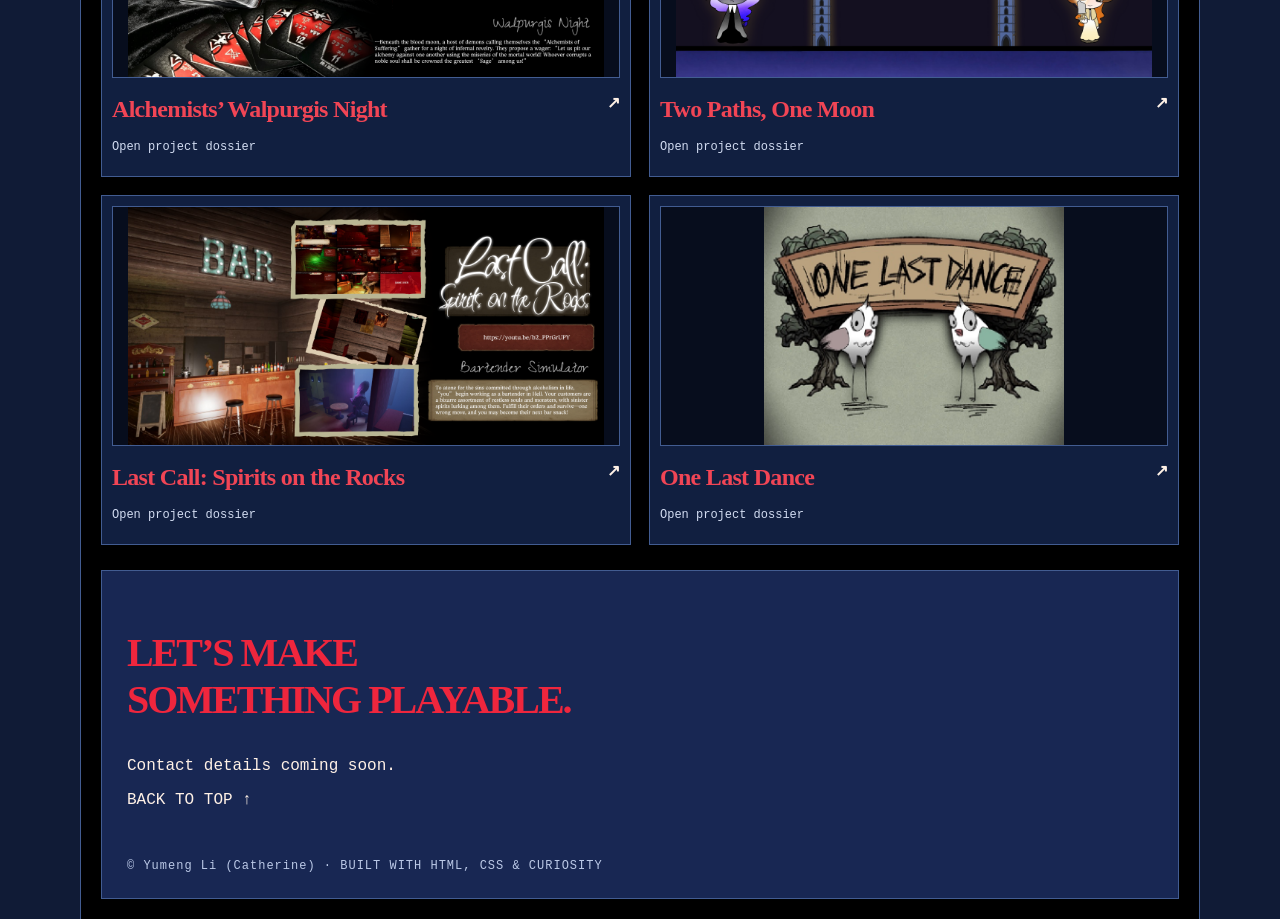
==== commit 619086b8: "html fix" ====
--- a/index.html
+++ b/index.html
@@ -1 +1 @@
-<!doctype html><html lang="en"><head><meta charset="utf-8"><meta name="viewport" content="width=device-width,initial-scale=1"><title>首页 · Save Point Café</title><style>* { box-sizing: border-box; } body {margin: 0;}*{box-sizing:border-box;}html{scroll-behavior:smooth;}body{margin-top:0px;margin-right:0px;margin-bottom:0px;margin-left:0px;background-position-x:initial;background-position-y:initial;background-repeat:initial;background-attachment:initial;background-origin:initial;background-clip:initial;background-color:rgb(230, 229, 237);color:rgb(38, 32, 57);font-family:Arial, Helvetica, sans-serif;background-image:linear-gradient(rgba(80, 64, 99, 0.035) 1px, transparent 1px), linear-gradient(90deg, rgba(80, 64, 99, 0.035) 1px, transparent 1px);background-size:32px 32px;}a{color:inherit;text-decoration-line:none;text-decoration-thickness:initial;text-decoration-style:initial;text-decoration-color:initial;}header{padding-top:25px;padding-right:4%;padding-bottom:25px;padding-left:4%;display:flex;justify-content:space-between;row-gap:20px;column-gap:20px;border-bottom-width:1px;border-bottom-style:solid;border-bottom-color:rgb(48, 39, 61);}header a:first-child{font-weight:900;}.label, header span, small, header a:last-child{font-family:monospace;font-size:12px;letter-spacing:1px;}main{max-width:1400px;margin-top:auto;margin-right:auto;margin-bottom:auto;margin-left:auto;padding-top:0px;padding-right:4%;padding-bottom:0px;padding-left:4%;}.hero{min-height:650px;display:grid;grid-template-columns:1.3fr 1fr;align-items:center;row-gap:40px;column-gap:40px;}.label{color:rgb(111, 73, 148);}h1{font-size:clamp(55px, 7.5vw, 110px);line-height:0.94;letter-spacing:-6px;margin-top:32px;margin-right:0px;margin-bottom:32px;margin-left:0px;}h1 em{color:rgb(120, 85, 188);font-family:Georgia, serif;font-weight:400;}.intro{line-height:1.7;color:rgb(90, 82, 103);}.button{display:inline-block;background-image:initial;background-position-x:initial;background-position-y:initial;background-size:initial;background-repeat:initial;background-attachment:initial;background-origin:initial;background-clip:initial;background-color:rgb(215, 250, 109);border-top-width:1px;border-right-width:1px;border-bottom-width:1px;border-left-width:1px;border-top-style:solid;border-right-style:solid;border-bottom-style:solid;border-left-style:solid;border-top-color:currentcolor;border-right-color:currentcolor;border-bottom-color:currentcolor;border-left-color:currentcolor;border-image-source:none;border-image-slice:100%;border-image-width:1;border-image-outset:0;border-image-repeat:stretch;padding-top:18px;padding-right:26px;padding-bottom:18px;padding-left:26px;margin-top:25px;box-shadow:rgb(41, 33, 56) 5px 5px 0px;font-style:normal;font-variant-caps:normal;font-variant-ligatures:normal;font-variant-numeric:normal;font-variant-east-asian:normal;font-variant-alternates:normal;font-size-adjust:none;font-language-override:normal;font-kerning:auto;font-optical-sizing:auto;font-feature-settings:normal;font-variation-settings:normal;font-variant-position:normal;font-variant-emoji:normal;font-weight:700;font-stretch:normal;font-size:13px;line-height:normal;font-family:monospace;}.orb{text-align:center;border-top-width:1px;border-right-width:1px;border-bottom-width:1px;border-left-width:1px;border-top-style:solid;border-right-style:solid;border-bottom-style:solid;border-left-style:solid;border-top-color:rgb(149, 135, 158);border-right-color:rgb(149, 135, 158);border-bottom-color:rgb(149, 135, 158);border-left-color:rgb(149, 135, 158);border-image-source:none;border-image-slice:100%;border-image-width:1;border-image-outset:0;border-image-repeat:stretch;border-top-left-radius:50%;border-top-right-radius:50%;border-bottom-right-radius:50%;border-bottom-left-radius:50%;aspect-ratio:1 / 1;background-image:radial-gradient(at 30% 25%, white, rgb(233, 194, 236) 25%, rgb(162, 157, 209) 50%, rgb(217, 250, 170) 75%, rgb(238, 238, 238));background-position-x:initial;background-position-y:initial;background-size:initial;background-repeat:initial;background-attachment:initial;background-origin:initial;background-clip:initial;background-color:initial;box-shadow:rgba(126, 113, 159, 0.333) -20px -20px 45px inset, rgba(135, 123, 155, 0.2) 15px 25px 50px;transform:rotate(-9deg);display:flex;flex-direction:column;justify-content:center;}.orb > span{font-size:140px;line-height:1;color:rgb(89, 66, 114);}.orb p{font-weight:900;font-size:23px;letter-spacing:3px;}.profile span{margin-left:auto;font-style:normal;font-variant-caps:normal;font-variant-ligatures:normal;font-variant-numeric:normal;font-variant-east-asian:normal;font-variant-alternates:normal;font-size-adjust:none;font-language-override:normal;font-kerning:auto;font-optical-sizing:auto;font-feature-settings:normal;font-variation-settings:normal;font-variant-position:normal;font-variant-emoji:normal;font-weight:normal;font-stretch:normal;font-size:11px;line-height:normal;font-family:monospace;color:rgb(114, 83, 131);}.section-title{display:flex;justify-content:space-between;align-items:center;border-bottom-width:2px;border-bottom-style:solid;border-bottom-color:currentcolor;margin-bottom:30px;}.section-title h2{font-size:28px;letter-spacing:-1px;}.section-title span{font-style:normal;font-variant-caps:normal;font-variant-ligatures:normal;font-variant-numeric:normal;font-variant-east-asian:normal;font-variant-alternates:normal;font-size-adjust:none;font-language-override:normal;font-kerning:auto;font-optical-sizing:auto;font-feature-settings:normal;font-variation-settings:normal;font-variant-position:normal;font-variant-emoji:normal;font-weight:normal;font-stretch:normal;font-size:11px;line-height:normal;font-family:monospace;}.grid{display:grid;grid-template-columns:1fr 1fr;row-gap:45px;column-gap:28px;}.card:last-child{grid-column-start:1;grid-column-end:-1;}.art{height:310px;background-image:initial;background-position-x:initial;background-position-y:initial;background-size:initial;background-repeat:initial;background-attachment:initial;background-origin:initial;background-clip:initial;background-color:rgb(193, 176, 216);display:flex;align-items:center;justify-content:center;position:relative;border-top-width:1px;border-right-width:1px;border-bottom-width:1px;border-left-width:1px;border-top-style:solid;border-right-style:solid;border-bottom-style:solid;border-left-style:solid;border-top-color:currentcolor;border-right-color:currentcolor;border-bottom-color:currentcolor;border-left-color:currentcolor;border-image-source:none;border-image-slice:100%;border-image-width:1;border-image-outset:0;border-image-repeat:stretch;overflow-x:hidden;overflow-y:hidden;}.art::before{content:"";position:absolute;border-top-width:1px;border-right-width:1px;border-bottom-width:1px;border-left-width:1px;border-top-style:solid;border-right-style:solid;border-bottom-style:solid;border-left-style:solid;border-top-color:rgba(255, 255, 255, 0.565);border-right-color:rgba(255, 255, 255, 0.565);border-bottom-color:rgba(255, 255, 255, 0.565);border-left-color:rgba(255, 255, 255, 0.565);border-image-source:none;border-image-slice:100%;border-image-width:1;border-image-outset:0;border-image-repeat:stretch;width:60%;height:70%;border-top-left-radius:50%;border-top-right-radius:50%;border-bottom-right-radius:50%;border-bottom-left-radius:50%;transform:rotate(-35deg);}.art::after{content:"";position:absolute;border-top-width:1px;border-right-width:1px;border-bottom-width:1px;border-left-width:1px;border-top-style:solid;border-right-style:solid;border-bottom-style:solid;border-left-style:solid;border-top-color:rgba(255, 255, 255, 0.565);border-right-color:rgba(255, 255, 255, 0.565);border-bottom-color:rgba(255, 255, 255, 0.565);border-left-color:rgba(255, 255, 255, 0.565);border-image-source:none;border-image-slice:100%;border-image-width:1;border-image-outset:0;border-image-repeat:stretch;width:60%;height:70%;border-top-left-radius:50%;border-top-right-radius:50%;border-bottom-right-radius:50%;border-bottom-left-radius:50%;transform:rotate(-35deg);}.art::after{transform:rotate(35deg);}.art > span{font-style:normal;font-variant-caps:normal;font-variant-ligatures:normal;font-variant-numeric:normal;font-variant-east-asian:normal;font-variant-alternates:normal;font-size-adjust:none;font-language-override:normal;font-kerning:auto;font-optical-sizing:auto;font-feature-settings:normal;font-variation-settings:normal;font-variant-position:normal;font-variant-emoji:normal;font-weight:normal;font-stretch:normal;font-size:150px;line-height:normal;font-family:Georgia;z-index:1;text-shadow:rgba(255, 255, 255, 0.467) 5px 5px;}.art small{position:absolute;bottom:15px;left:15px;font-size:10px;}.c1 .art{background-image:initial;background-position-x:initial;background-position-y:initial;background-size:initial;background-repeat:initial;background-attachment:initial;background-origin:initial;background-clip:initial;background-color:rgb(210, 237, 179);}.c2 .art{background-image:initial;background-position-x:initial;background-position-y:initial;background-size:initial;background-repeat:initial;background-attachment:initial;background-origin:initial;background-clip:initial;background-color:rgb(168, 191, 216);}.c3 .art{background-image:initial;background-position-x:initial;background-position-y:initial;background-size:initial;background-repeat:initial;background-attachment:initial;background-origin:initial;background-clip:initial;background-color:rgb(228, 184, 207);}.c4 .art{background-image:initial;background-position-x:initial;background-position-y:initial;background-size:initial;background-repeat:initial;background-attachment:initial;background-origin:initial;background-clip:initial;background-color:rgb(194, 192, 220);}.card-title{display:flex;justify-content:space-between;align-items:center;}.card h3{font-size:24px;letter-spacing:-0.7px;margin-top:18px;margin-right:0px;margin-bottom:5px;margin-left:0px;}.card p{font-style:normal;font-variant-caps:normal;font-variant-ligatures:normal;font-variant-numeric:normal;font-variant-east-asian:normal;font-variant-alternates:normal;font-size-adjust:none;font-language-override:normal;font-kerning:auto;font-optical-sizing:auto;font-feature-settings:normal;font-variation-settings:normal;font-variant-position:normal;font-variant-emoji:normal;font-weight:normal;font-stretch:normal;font-size:12px;line-height:normal;font-family:monospace;color:rgb(109, 98, 121);}.card:hover .art > span{transform:rotate(12deg) scale(1.1);transition-behavior:normal;transition-duration:0.25s;transition-timing-function:ease;transition-delay:0s;transition-property:transform;}.card:focus-visible{outline-color:rgb(152, 97, 221);outline-style:solid;outline-width:3px;outline-offset:5px;}.button:focus-visible, a:focus-visible{outline-color:rgb(152, 97, 221);outline-style:solid;outline-width:3px;outline-offset:5px;}footer{border-top-width:1px;border-top-style:solid;border-top-color:currentcolor;margin-top:100px;padding-top:50px;padding-right:0px;padding-bottom:30px;padding-left:0px;}footer h2{font-size:clamp(32px, 5vw, 60px);letter-spacing:-2px;}footer small{display:block;margin-top:50px;color:rgb(121, 108, 132);}.project-hero h1{font-size:clamp(45px, 7vw, 85px);line-height:1.05;max-width:1000px;}.dossier section{border-top-width:1px;border-top-style:solid;border-top-color:currentcolor;padding-top:20px;padding-right:0px;padding-bottom:20px;padding-left:0px;}.dossier p{line-height:1.8;color:rgb(109, 98, 121);}body{background-color:rgb(206, 206, 202);background-image:radial-gradient(rgb(133, 133, 127) 1px, transparent 1px);background-size:8px 8px;color:rgb(37, 37, 37);font-family:"Courier New", monospace;}header, main{max-width:1120px;margin-top:auto;margin-right:auto;margin-bottom:auto;margin-left:auto;background-image:initial;background-position-x:initial;background-position-y:initial;background-size:initial;background-repeat:initial;background-attachment:initial;background-origin:initial;background-clip:initial;background-color:rgb(201, 201, 196);}header{margin-top:20px;background-image:linear-gradient(rgb(238, 238, 238), rgb(170, 170, 170), rgb(221, 221, 221));background-position-x:initial;background-position-y:initial;background-size:initial;background-repeat:initial;background-attachment:initial;background-origin:initial;background-clip:initial;background-color:initial;border-top-width:4px;border-right-width:4px;border-bottom-width:4px;border-left-width:4px;border-top-style:ridge;border-right-style:ridge;border-bottom-style:ridge;border-left-style:ridge;border-top-color:rgb(238, 238, 238);border-right-color:rgb(238, 238, 238);border-bottom-color:rgb(238, 238, 238);border-left-color:rgb(238, 238, 238);border-image-source:none;border-image-slice:100%;border-image-width:1;border-image-outset:0;border-image-repeat:stretch;}main{border-top-width:3px;border-right-width:3px;border-bottom-width:3px;border-left-width:3px;border-top-style:ridge;border-right-style:ridge;border-bottom-style:ridge;border-left-style:ridge;border-top-color:rgb(238, 238, 238);border-right-color:rgb(238, 238, 238);border-bottom-color:rgb(238, 238, 238);border-left-color:rgb(238, 238, 238);border-image-source:none;border-image-slice:100%;border-image-width:1;border-image-outset:0;border-image-repeat:stretch;padding-top:20px;padding-right:20px;padding-bottom:20px;padding-left:20px;}.hero{min-height:460px;border-top-width:4px;border-right-width:4px;border-bottom-width:4px;border-left-width:4px;border-top-style:ridge;border-right-style:ridge;border-bottom-style:ridge;border-left-style:ridge;border-top-color:rgb(238, 238, 238);border-right-color:rgb(238, 238, 238);border-bottom-color:rgb(238, 238, 238);border-left-color:rgb(238, 238, 238);border-image-source:none;border-image-slice:100%;border-image-width:1;border-image-outset:0;border-image-repeat:stretch;padding-top:25px;padding-right:25px;padding-bottom:25px;padding-left:25px;background-image:repeating-linear-gradient(0deg, rgb(222, 222, 217), rgb(222, 222, 217) 2px, rgb(212, 212, 208) 3px);background-position-x:initial;background-position-y:initial;background-size:initial;background-repeat:initial;background-attachment:initial;background-origin:initial;background-clip:initial;background-color:initial;margin-bottom:18px;}h1{font-family:Georgia, serif;font-size:70px;letter-spacing:-3px;text-shadow:rgb(255, 255, 255) 2px 2px;}.label, h1 em{color:rgb(76, 96, 70);}.orb{border-top-left-radius:0px;border-top-right-radius:0px;border-bottom-right-radius:0px;border-bottom-left-radius:0px;background-image:linear-gradient(135deg, rgb(238, 238, 238), rgb(146, 159, 135), rgb(197, 199, 191));background-position-x:initial;background-position-y:initial;background-size:initial;background-repeat:initial;background-attachment:initial;background-origin:initial;background-clip:initial;background-color:initial;border-top-width:7px;border-right-width:7px;border-bottom-width:7px;border-left-width:7px;border-top-style:ridge;border-right-style:ridge;border-bottom-style:ridge;border-left-style:ridge;border-top-color:rgb(238, 238, 238);border-right-color:rgb(238, 238, 238);border-bottom-color:rgb(238, 238, 238);border-left-color:rgb(238, 238, 238);border-image-source:none;border-image-slice:100%;border-image-width:1;border-image-outset:0;border-image-repeat:stretch;transform:none;box-shadow:rgb(119, 119, 119) 7px 7px;}.orb > span{color:rgb(53, 69, 50);}.orb p{font-size:20px;}.button{background-image:linear-gradient(rgb(255, 255, 255), rgb(170, 170, 170));background-position-x:initial;background-position-y:initial;background-size:initial;background-repeat:initial;background-attachment:initial;background-origin:initial;background-clip:initial;background-color:initial;border-top-width:3px;border-right-width:3px;border-bottom-width:3px;border-left-width:3px;border-top-style:outset;border-right-style:outset;border-bottom-style:outset;border-left-style:outset;border-top-color:rgb(238, 238, 238);border-right-color:rgb(238, 238, 238);border-bottom-color:rgb(238, 238, 238);border-left-color:rgb(238, 238, 238);border-image-source:none;border-image-slice:100%;border-image-width:1;border-image-outset:0;border-image-repeat:stretch;box-shadow:rgb(119, 119, 119) 3px 3px;}.profile span{color:rgb(82, 96, 71);}.section-title{border-top-width:3px;border-right-width:3px;border-bottom-width:3px;border-left-width:3px;border-top-style:ridge;border-right-style:ridge;border-bottom-style:ridge;border-left-style:ridge;border-top-color:rgb(238, 238, 238);border-right-color:rgb(238, 238, 238);border-bottom-color:rgb(238, 238, 238);border-left-color:rgb(238, 238, 238);border-image-source:none;border-image-slice:100%;border-image-width:1;border-image-outset:0;border-image-repeat:stretch;background-image:linear-gradient(rgb(238, 238, 238), rgb(170, 170, 170));background-position-x:initial;background-position-y:initial;background-size:initial;background-repeat:initial;background-attachment:initial;background-origin:initial;background-clip:initial;background-color:initial;padding-top:5px;padding-right:10px;padding-bottom:5px;padding-left:10px;}.section-title h2{font-family:Georgia, serif;font-size:24px;}.grid{row-gap:18px;column-gap:18px;}.card{padding-top:10px;padding-right:10px;padding-bottom:10px;padding-left:10px;border-top-width:4px;border-right-width:4px;border-bottom-width:4px;border-left-width:4px;border-top-style:ridge;border-right-style:ridge;border-bottom-style:ridge;border-left-style:ridge;border-top-color:rgb(238, 238, 238);border-right-color:rgb(238, 238, 238);border-bottom-color:rgb(238, 238, 238);border-left-color:rgb(238, 238, 238);border-image-source:none;border-image-slice:100%;border-image-width:1;border-image-outset:0;border-image-repeat:stretch;background-image:initial;background-position-x:initial;background-position-y:initial;background-size:initial;background-repeat:initial;background-attachment:initial;background-origin:initial;background-clip:initial;background-color:rgb(214, 214, 208);}.art{height:240px;border-top-width:3px;border-right-width:3px;border-bottom-width:3px;border-left-width:3px;border-top-style:inset;border-right-style:inset;border-bottom-style:inset;border-left-style:inset;border-top-color:rgb(238, 238, 238);border-right-color:rgb(238, 238, 238);border-bottom-color:rgb(238, 238, 238);border-left-color:rgb(238, 238, 238);border-image-source:none;border-image-slice:100%;border-image-width:1;border-image-outset:0;border-image-repeat:stretch;background-image:initial !important;background-position-x:initial !important;background-position-y:initial !important;background-size:initial !important;background-repeat:initial !important;background-attachment:initial !important;background-origin:initial !important;background-clip:initial !important;background-color:rgb(151, 162, 140) !important;}.c1 .art, .c3 .art{background-image:initial !important;background-position-x:initial !important;background-position-y:initial !important;background-size:initial !important;background-repeat:initial !important;background-attachment:initial !important;background-origin:initial !important;background-clip:initial !important;background-color:rgb(170, 165, 174) !important;}.card h3{font-family:Georgia, serif;}.card p, .dossier p{color:rgb(85, 85, 85);}footer{border-top-width:4px;border-right-width:4px;border-bottom-width:4px;border-left-width:4px;border-top-style:ridge;border-right-style:ridge;border-bottom-style:ridge;border-left-style:ridge;border-top-color:rgb(238, 238, 238);border-right-color:rgb(238, 238, 238);border-bottom-color:rgb(238, 238, 238);border-left-color:rgb(238, 238, 238);border-image-source:none;border-image-slice:100%;border-image-width:1;border-image-outset:0;border-image-repeat:stretch;margin-top:25px;padding-top:25px;padding-right:25px;padding-bottom:25px;padding-left:25px;background-image:initial;background-position-x:initial;background-position-y:initial;background-size:initial;background-repeat:initial;background-attachment:initial;background-origin:initial;background-clip:initial;background-color:rgb(216, 216, 209);}footer h2{font-family:Georgia, serif;font-size:40px;}.project-cover img{display:block;width:100%;height:auto;}.art.has-cover{background-image:initial !important;background-position-x:initial !important;background-position-y:initial !important;background-size:initial !important;background-repeat:initial !important;background-attachment:initial !important;background-origin:initial !important;background-clip:initial !important;background-color:rgb(0, 0, 0) !important;}.art.has-cover::before{display:none;}.art.has-cover::after{display:none;}.art.has-cover img{display:block;width:100%;height:100%;object-fit:contain;}.portfolio-pages > h2{font-family:Georgia, serif;}.portfolio-pages figure{margin-top:0px;margin-right:0px;margin-bottom:24px;margin-left:0px;border-top-width:4px;border-right-width:4px;border-bottom-width:4px;border-left-width:4px;border-top-style:ridge;border-right-style:ridge;border-bottom-style:ridge;border-left-style:ridge;border-top-color:rgb(238, 238, 238);border-right-color:rgb(238, 238, 238);border-bottom-color:rgb(238, 238, 238);border-left-color:rgb(238, 238, 238);border-image-source:none;border-image-slice:100%;border-image-width:1;border-image-outset:0;border-image-repeat:stretch;background-image:initial;background-position-x:initial;background-position-y:initial;background-size:initial;background-repeat:initial;background-attachment:initial;background-origin:initial;background-clip:initial;background-color:rgb(8, 37, 113);}.portfolio-pages img{display:block;width:100%;height:auto;}.portfolio-pages a{display:block;cursor:zoom-in;}.portfolio-pages figcaption{padding-top:10px;padding-right:14px;padding-bottom:10px;padding-left:14px;background-image:linear-gradient(rgb(238, 238, 238), rgb(187, 187, 187));background-position-x:initial;background-position-y:initial;background-size:initial;background-repeat:initial;background-attachment:initial;background-origin:initial;background-clip:initial;background-color:initial;font-size:12px;}.portfolio-pages a:focus-visible{outline-color:rgb(255, 255, 255);outline-style:solid;outline-width:3px;outline-offset:2px;}.grid .card:first-child{grid-column-start:1;grid-column-end:-1;}.grid .card:first-child .art{height:auto;aspect-ratio:2 / 1;}.grid .card:first-child h3{font-size:30px;}.grid .card:last-child{grid-column-start:auto;grid-column-end:auto;}.grid .card:last-child .art{height:240px;}.grid .card:first-child .art img{height:100%;width:100%;object-fit:contain;}:root{--ward-blue:#082773;--ward-dark:#101b36;--ward-red:#ff4943;--ward-paper:#fff1e6;--ward-edge:#526da5;}body{background-color:var(--ward-dark);background-image:radial-gradient(rgba(255, 73, 67, 0.25) 1px, transparent 1px);color:var(--ward-paper);}header{background-image:linear-gradient(rgb(39, 63, 120), rgb(16, 27, 54));background-position-x:initial;background-position-y:initial;background-size:initial;background-repeat:initial;background-attachment:initial;background-origin:initial;background-clip:initial;background-color:initial;border-top-color:rgb(99, 123, 173);border-right-color:rgb(99, 123, 173);border-bottom-color:rgb(99, 123, 173);border-left-color:rgb(99, 123, 173);}header a:first-child{color:var(--ward-red);}.hero{background-image:repeating-linear-gradient(0deg, rgb(16, 44, 104), rgb(16, 44, 104) 2px, rgb(19, 47, 108) 3px);background-position-x:initial;background-position-y:initial;background-size:initial;background-repeat:initial;background-attachment:initial;background-origin:initial;background-clip:initial;background-color:initial;}h1{color:var(--ward-paper);text-shadow:rgb(9, 21, 44) 3px 3px;}.label, h1 em{color:var(--ward-red);}.intro{color:rgb(226, 232, 250);}.orb{background-image:radial-gradient(at 30% 25%, rgb(255, 115, 97), rgb(203, 56, 55) 48%, rgb(117, 31, 53) 80%, rgb(21, 35, 67));background-position-x:initial;background-position-y:initial;background-size:initial;background-repeat:initial;background-attachment:initial;background-origin:initial;background-clip:initial;background-color:initial;border-top-color:rgb(227, 107, 99);border-right-color:rgb(227, 107, 99);border-bottom-color:rgb(227, 107, 99);border-left-color:rgb(227, 107, 99);box-shadow:rgb(8, 19, 44) 7px 7px;}.orb > span{color:rgb(16, 35, 73);text-shadow:rgb(255, 149, 136) 2px 2px;}.orb p, .orb small{color:var(--ward-paper);}.button{color:var(--ward-paper);background-image:linear-gradient(rgb(239, 80, 71), rgb(169, 35, 48));background-position-x:initial;background-position-y:initial;background-size:initial;background-repeat:initial;background-attachment:initial;background-origin:initial;background-clip:initial;background-color:initial;border-top-color:rgb(255, 139, 120);border-right-color:rgb(255, 139, 120);border-bottom-color:rgb(255, 139, 120);border-left-color:rgb(255, 139, 120);box-shadow:rgb(7, 15, 37) 3px 3px;}.profile b, .profile span{color:rgb(255, 145, 132);}.section-title{background-image:linear-gradient(rgb(189, 54, 57), rgb(126, 35, 49));background-position-x:initial;background-position-y:initial;background-size:initial;background-repeat:initial;background-attachment:initial;background-origin:initial;background-clip:initial;background-color:initial;border-top-color:rgb(232, 121, 107);border-right-color:rgb(232, 121, 107);border-bottom-color:rgb(232, 121, 107);border-left-color:rgb(232, 121, 107);}.section-title h2{color:var(--ward-paper);}.grid .card{background-image:initial;background-position-x:initial;background-position-y:initial;background-size:initial;background-repeat:initial;background-attachment:initial;background-origin:initial;background-clip:initial;background-color:rgb(17, 31, 64);}.art{border-top-color:rgb(83, 109, 167);border-right-color:rgb(83, 109, 167);border-bottom-color:rgb(83, 109, 167);border-left-color:rgb(83, 109, 167);background-image:initial !important;background-position-x:initial !important;background-position-y:initial !important;background-size:initial !important;background-repeat:initial !important;background-attachment:initial !important;background-origin:initial !important;background-clip:initial !important;background-color:rgb(23, 58, 128) !important;}.c1 .art, .c3 .art{background-image:initial !important;background-position-x:initial !important;background-position-y:initial !important;background-size:initial !important;background-repeat:initial !important;background-attachment:initial !important;background-origin:initial !important;background-clip:initial !important;background-color:rgb(112, 40, 55) !important;}.art.has-cover{background-image:initial !important;background-position-x:initial !important;background-position-y:initial !important;background-size:initial !important;background-repeat:initial !important;background-attachment:initial !important;background-origin:initial !important;background-clip:initial !important;background-color:rgb(7, 13, 29) !important;}.art > span{color:var(--ward-red);text-shadow:rgb(7, 17, 38) 4px 4px;}.art small{color:rgb(255, 241, 230);}.card h3{color:rgb(255, 119, 112);}.card p{color:rgb(210, 220, 241);}footer h2{color:var(--ward-red);}footer small{color:rgb(187, 201, 231);}.project-cover, .portfolio-pages figure{background-image:initial;background-position-x:initial;background-position-y:initial;background-size:initial;background-repeat:initial;background-attachment:initial;background-origin:initial;background-clip:initial;background-color:rgb(8, 14, 33);}.portfolio-pages figcaption{background-image:linear-gradient(rgb(180, 52, 57), rgb(121, 35, 49));background-position-x:initial;background-position-y:initial;background-size:initial;background-repeat:initial;background-attachment:initial;background-origin:initial;background-clip:initial;background-color:initial;color:var(--ward-paper);}.project-nav, .dossier section{border-top-color:rgb(99, 124, 173);border-right-color:rgb(99, 124, 173);border-bottom-color:rgb(99, 124, 173);border-left-color:rgb(99, 124, 173);}.dossier p{color:rgb(216, 225, 245);}.dossier aside a{color:var(--ward-paper);background-image:initial;background-position-x:initial;background-position-y:initial;background-size:initial;background-repeat:initial;background-attachment:initial;background-origin:initial;background-clip:initial;background-color:rgb(32, 63, 123);border-top-color:rgb(113, 137, 183);border-right-color:rgb(113, 137, 183);border-bottom-color:rgb(113, 137, 183);border-left-color:rgb(113, 137, 183);}.card:focus-visible{outline-color:rgb(255, 176, 163);}.button:focus-visible, a:focus-visible{outline-color:rgb(255, 176, 163);}.project-nav a{color:rgb(255, 154, 142);}::selection{background-image:initial;background-position-x:initial;background-position-y:initial;background-size:initial;background-repeat:initial;background-attachment:initial;background-origin:initial;background-clip:initial;background-color:rgb(255, 73, 67);color:rgb(16, 27, 54);}:root{--ward-red:#d9142b;}body{background-image:none;}.hero{background-image:none;}.orb{background-image:none;}.button{background-image:none;}.section-title, header, .portfolio-pages figcaption{background-image:none;}header{background-image:initial;background-position-x:initial;background-position-y:initial;background-size:initial;background-repeat:initial;background-attachment:initial;background-origin:initial;background-clip:initial;background-color:rgb(16, 27, 54);}.hero{border-top-style:solid;border-right-style:solid;border-bottom-style:solid;border-left-style:solid;border-top-width:1px;border-right-width:1px;border-bottom-width:1px;border-left-width:1px;}.orb{border-top-style:solid;border-right-style:solid;border-bottom-style:solid;border-left-style:solid;border-top-width:1px;border-right-width:1px;border-bottom-width:1px;border-left-width:1px;}.button{border-top-style:solid;border-right-style:solid;border-bottom-style:solid;border-left-style:solid;border-top-width:1px;border-right-width:1px;border-bottom-width:1px;border-left-width:1px;}.section-title{border-top-style:solid;border-right-style:solid;border-bottom-style:solid;border-left-style:solid;border-top-width:1px;border-right-width:1px;border-bottom-width:1px;border-left-width:1px;}.art{border-top-style:solid;border-right-style:solid;border-bottom-style:solid;border-left-style:solid;border-top-width:1px;border-right-width:1px;border-bottom-width:1px;border-left-width:1px;}.placeholder, header, main, .grid .card, .portfolio-pages figure, footer, .dossier aside a{border-top-style:solid;border-right-style:solid;border-bottom-style:solid;border-left-style:solid;border-top-width:1px;border-right-width:1px;border-bottom-width:1px;border-left-width:1px;}.hero{border-top-color:rgb(66, 92, 145);border-right-color:rgb(66, 92, 145);border-bottom-color:rgb(66, 92, 145);border-left-color:rgb(66, 92, 145);}.section-title{border-top-color:rgb(66, 92, 145);border-right-color:rgb(66, 92, 145);border-bottom-color:rgb(66, 92, 145);border-left-color:rgb(66, 92, 145);}.art{border-top-color:rgb(66, 92, 145);border-right-color:rgb(66, 92, 145);border-bottom-color:rgb(66, 92, 145);border-left-color:rgb(66, 92, 145);}.placeholder, header, main, .grid .card, .portfolio-pages figure, footer{border-top-color:rgb(66, 92, 145);border-right-color:rgb(66, 92, 145);border-bottom-color:rgb(66, 92, 145);border-left-color:rgb(66, 92, 145);}.hero{background-image:initial;background-position-x:initial;background-position-y:initial;background-size:initial;background-repeat:initial;background-attachment:initial;background-origin:initial;background-clip:initial;background-color:rgb(8, 39, 115);}.orb{background-image:initial;background-position-x:initial;background-position-y:initial;background-size:initial;background-repeat:initial;background-attachment:initial;background-origin:initial;background-clip:initial;background-color:rgb(217, 20, 43);box-shadow:none;}.orb > span{color:rgb(16, 27, 54);text-shadow:none;}.orb p, .orb small{color:rgb(255, 241, 230);}h1, .art > span{text-shadow:none;}.button{background-image:initial;background-position-x:initial;background-position-y:initial;background-size:initial;background-repeat:initial;background-attachment:initial;background-origin:initial;background-clip:initial;background-color:rgb(217, 20, 43);border-top-color:rgb(217, 20, 43);border-right-color:rgb(217, 20, 43);border-bottom-color:rgb(217, 20, 43);border-left-color:rgb(217, 20, 43);box-shadow:none;color:rgb(255, 241, 230);}.section-title, .portfolio-pages figcaption{background-image:initial;background-position-x:initial;background-position-y:initial;background-size:initial;background-repeat:initial;background-attachment:initial;background-origin:initial;background-clip:initial;background-color:rgb(189, 16, 40);border-top-color:rgb(189, 16, 40);border-right-color:rgb(189, 16, 40);border-bottom-color:rgb(189, 16, 40);border-left-color:rgb(189, 16, 40);}.card h3{color:rgb(241, 69, 85);}.profile b, .profile span, .project-nav a{color:rgb(240, 100, 112);}.label, header a:first-child, h1 em, footer h2{color:rgb(239, 38, 61);}.art::before{display:none;}.art::after{display:none;}.dossier section{border-top-style:solid;border-top-width:1px;}.dossier aside a{background-image:initial;background-position-x:initial;background-position-y:initial;background-size:initial;background-repeat:initial;background-attachment:initial;background-origin:initial;background-clip:initial;background-color:rgb(23, 53, 108);}.card:hover .art > span{transform:none;}.button:hover{background-image:initial;background-position-x:initial;background-position-y:initial;background-size:initial;background-repeat:initial;background-attachment:initial;background-origin:initial;background-clip:initial;background-color:rgb(184, 15, 37);}.portfolio-pages a:focus-visible{outline-color:rgb(255, 123, 135);}.orb{background-image:initial;background-position-x:initial;background-position-y:initial;background-size:initial;background-repeat:initial;background-attachment:initial;background-origin:initial;background-clip:initial;background-color:rgb(168, 12, 35);}.section-title, .portfolio-pages figcaption{background-image:initial;background-position-x:initial;background-position-y:initial;background-size:initial;background-repeat:initial;background-attachment:initial;background-origin:initial;background-clip:initial;background-color:rgb(148, 11, 33);border-top-color:rgb(148, 11, 33);border-right-color:rgb(148, 11, 33);border-bottom-color:rgb(148, 11, 33);border-left-color:rgb(148, 11, 33);}.button{background-image:initial;background-position-x:initial;background-position-y:initial;background-size:initial;background-repeat:initial;background-attachment:initial;background-origin:initial;background-clip:initial;background-color:rgb(148, 11, 33);border-top-color:rgb(148, 11, 33);border-right-color:rgb(148, 11, 33);border-bottom-color:rgb(148, 11, 33);border-left-color:rgb(148, 11, 33);}.button:hover{background-image:initial;background-position-x:initial;background-position-y:initial;background-size:initial;background-repeat:initial;background-attachment:initial;background-origin:initial;background-clip:initial;background-color:rgb(121, 9, 27);border-top-color:rgb(121, 9, 27);border-right-color:rgb(121, 9, 27);border-bottom-color:rgb(121, 9, 27);border-left-color:rgb(121, 9, 27);}#i4jwm{background-color:#000000;}#izsygg{background-color:#182753;}@media (max-width: 700px){header span{display:none;}header{font-size:12px;}.hero{grid-template-columns:1fr;padding-top:55px;padding-right:0px;padding-bottom:55px;padding-left:0px;row-gap:35px;column-gap:35px;}h1{letter-spacing:-3px;}.orb{width:75%;margin-top:auto;margin-right:auto;margin-bottom:auto;margin-left:auto;}.orb > span{font-size:100px;}.profile span{display:block;}.grid{grid-template-columns:1fr;}.card:last-child{grid-column-start:auto;grid-column-end:auto;}.section-title{align-items:start;flex-direction:column;padding-bottom:15px;}.art{height:260px;}.project-hero h1{letter-spacing:-2px;}.hero{padding-top:16px;padding-right:16px;padding-bottom:16px;padding-left:16px;}h1{font-size:50px;}.orb{width:80%;}.project-hero h1{font-size:43px;}.grid .card:first-child .art{aspect-ratio:2 / 1;height:auto;}.grid .card:last-child .art{height:220px;}.grid .card:first-child h3{font-size:26px;}}</style></head><body><body id="irazd"><header><a href="index.html">✳ SAVE POINT CAFÉ</a><span>GAME DESIGN PORTFOLIO / VOL. 01</span><a href="#projects">SELECT A GAME ↗</a></header><main id="i4jwm"><section class="hero"><div id="iocdf"><p class="label">✦ PLAYER PROFILE </p><h1 id="icb1n">Yumeng <em id="ips22">Li</em></h1><p class="intro">Game Designer | Visual Artist<br/>School of Visual Arts, BFA Comics, 2026<br/><br/><p data-pm-slice="1 1 []" id="ifeeap">Hi, I’m Yumeng Li (Catherine), a designer and artist exploring how images, spaces, and interaction shape the way we experience stories.</p><br/>Link to my itch.io:<br/><a href="https://yli0726.itch.io/" target="_blank" rel="noopener noreferrer" style="text-decoration:underline;overflow-wrap:anywhere">https://yli0726.itch.io/</a></p><a href="#projects" class="button">PRESS START ↓</a></div><div class="orb"><span id="id59r">✳</span><p id="ic0xk">NEW WORLDS<br/>LOADING...</p><small>CREATIVITY + CURIOSITY</small></div></section><section id="projects"><div class="section-title"><h2>SELECT YOUR WORLD</h2><span>05 PROJECTS / EXPLORE IN ANY ORDER</span></div><div id="grid" class="grid"><a href="ward-no-6.html" class="card c0"><div class="art has-cover"><img src="assets/ward-no-6-cover.png" alt="Ward No.6 project cover"/></div><div class="card-title"><h3>Ward No.6</h3><b>↗</b></div><p>Open project dossier</p></a><a href="alchemists-walpurgis-night.html" class="card c1"><div class="art has-cover"><img src="assets/alchemists-frame-15.png" alt="Alchemists’ Walpurgis Night project cover" id="iwpkp"/></div><div class="card-title"><h3>Alchemists’ Walpurgis Night</h3><b>↗</b></div><p>Open project dossier</p></a><a href="one-path-two-moons.html" class="card c2"><div class="art has-cover"><img src="assets/two-paths-frame-25.png" alt="Two Paths, One Moon project cover"/></div><div class="card-title"><h3>Two Paths, One Moon</h3><b>↗</b></div><p>Open project dossier</p></a><a href="last-call-spirits-on-the-rocks.html" class="card c3"><div class="art has-cover"><img src="assets/last-call-frame-52.png" alt="Last Call: Spirits on the Rocks project cover"/></div><div class="card-title"><h3>Last Call: Spirits on the Rocks</h3><b>↗</b></div><p>Open project dossier</p></a><a href="one-last-dance.html" class="card c4"><div class="art has-cover"><img src="assets/one-last-dance-cover.jpg" alt="One Last Dance cover featuring two illustrated birds" id="iqkurj"/></div><div class="card-title"><h3>One Last Dance</h3><b>↗</b></div><p>Open project dossier</p></a></div></section><footer id="izsygg"><h2>LET’S MAKE<br/>SOMETHING PLAYABLE.</h2><p>Contact details coming soon.</p><a href="#">BACK TO TOP ↑</a><small>© Yumeng Li (Catherine) · BUILT WITH HTML, CSS &amp; CURIOSITY</small></footer></main></body></body></html>+<!doctype html><html lang="en"><head><meta charset="utf-8"><meta name="viewport" content="width=device-width,initial-scale=1"><title>首页 · Save Point Café</title><style>* { box-sizing: border-box; } body {margin: 0;}*{box-sizing:border-box;}html{scroll-behavior:smooth;}body{margin-top:0px;margin-right:0px;margin-bottom:0px;margin-left:0px;background-position-x:initial;background-position-y:initial;background-repeat:initial;background-attachment:initial;background-origin:initial;background-clip:initial;background-color:rgb(230, 229, 237);color:rgb(38, 32, 57);font-family:Arial, Helvetica, sans-serif;background-image:linear-gradient(rgba(80, 64, 99, 0.035) 1px, transparent 1px), linear-gradient(90deg, rgba(80, 64, 99, 0.035) 1px, transparent 1px);background-size:32px 32px;}a{color:inherit;text-decoration-line:none;text-decoration-thickness:initial;text-decoration-style:initial;text-decoration-color:initial;}header{padding-top:25px;padding-right:4%;padding-bottom:25px;padding-left:4%;display:flex;justify-content:space-between;row-gap:20px;column-gap:20px;border-bottom-width:1px;border-bottom-style:solid;border-bottom-color:rgb(48, 39, 61);}header a:first-child{font-weight:900;}.label, header span, small, header a:last-child{font-family:monospace;font-size:12px;letter-spacing:1px;}main{max-width:1400px;margin-top:auto;margin-right:auto;margin-bottom:auto;margin-left:auto;padding-top:0px;padding-right:4%;padding-bottom:0px;padding-left:4%;}.hero{min-height:650px;display:grid;grid-template-columns:1.3fr 1fr;align-items:center;row-gap:40px;column-gap:40px;}.label{color:rgb(111, 73, 148);}h1{font-size:clamp(55px, 7.5vw, 110px);line-height:0.94;letter-spacing:-6px;margin-top:32px;margin-right:0px;margin-bottom:32px;margin-left:0px;}h1 em{color:rgb(120, 85, 188);font-family:Georgia, serif;font-weight:400;}.intro{line-height:1.7;color:rgb(90, 82, 103);}.button{display:inline-block;background-image:initial;background-position-x:initial;background-position-y:initial;background-size:initial;background-repeat:initial;background-attachment:initial;background-origin:initial;background-clip:initial;background-color:rgb(215, 250, 109);border-top-width:1px;border-right-width:1px;border-bottom-width:1px;border-left-width:1px;border-top-style:solid;border-right-style:solid;border-bottom-style:solid;border-left-style:solid;border-top-color:currentcolor;border-right-color:currentcolor;border-bottom-color:currentcolor;border-left-color:currentcolor;border-image-source:none;border-image-slice:100%;border-image-width:1;border-image-outset:0;border-image-repeat:stretch;padding-top:18px;padding-right:26px;padding-bottom:18px;padding-left:26px;margin-top:25px;box-shadow:rgb(41, 33, 56) 5px 5px 0px;font-style:normal;font-variant-caps:normal;font-variant-ligatures:normal;font-variant-numeric:normal;font-variant-east-asian:normal;font-variant-alternates:normal;font-size-adjust:none;font-language-override:normal;font-kerning:auto;font-optical-sizing:auto;font-feature-settings:normal;font-variation-settings:normal;font-variant-position:normal;font-variant-emoji:normal;font-weight:700;font-stretch:normal;font-size:13px;line-height:normal;font-family:monospace;}.orb{text-align:center;border-top-width:1px;border-right-width:1px;border-bottom-width:1px;border-left-width:1px;border-top-style:solid;border-right-style:solid;border-bottom-style:solid;border-left-style:solid;border-top-color:rgb(149, 135, 158);border-right-color:rgb(149, 135, 158);border-bottom-color:rgb(149, 135, 158);border-left-color:rgb(149, 135, 158);border-image-source:none;border-image-slice:100%;border-image-width:1;border-image-outset:0;border-image-repeat:stretch;border-top-left-radius:50%;border-top-right-radius:50%;border-bottom-right-radius:50%;border-bottom-left-radius:50%;aspect-ratio:1 / 1;background-image:radial-gradient(at 30% 25%, white, rgb(233, 194, 236) 25%, rgb(162, 157, 209) 50%, rgb(217, 250, 170) 75%, rgb(238, 238, 238));background-position-x:initial;background-position-y:initial;background-size:initial;background-repeat:initial;background-attachment:initial;background-origin:initial;background-clip:initial;background-color:initial;box-shadow:rgba(126, 113, 159, 0.333) -20px -20px 45px inset, rgba(135, 123, 155, 0.2) 15px 25px 50px;transform:rotate(-9deg);display:flex;flex-direction:column;justify-content:center;}.orb > span{font-size:140px;line-height:1;color:rgb(89, 66, 114);}.orb p{font-weight:900;font-size:23px;letter-spacing:3px;}.profile span{margin-left:auto;font-style:normal;font-variant-caps:normal;font-variant-ligatures:normal;font-variant-numeric:normal;font-variant-east-asian:normal;font-variant-alternates:normal;font-size-adjust:none;font-language-override:normal;font-kerning:auto;font-optical-sizing:auto;font-feature-settings:normal;font-variation-settings:normal;font-variant-position:normal;font-variant-emoji:normal;font-weight:normal;font-stretch:normal;font-size:11px;line-height:normal;font-family:monospace;color:rgb(114, 83, 131);}.section-title{display:flex;justify-content:space-between;align-items:center;border-bottom-width:2px;border-bottom-style:solid;border-bottom-color:currentcolor;margin-bottom:30px;}.section-title h2{font-size:28px;letter-spacing:-1px;}.section-title span{font-style:normal;font-variant-caps:normal;font-variant-ligatures:normal;font-variant-numeric:normal;font-variant-east-asian:normal;font-variant-alternates:normal;font-size-adjust:none;font-language-override:normal;font-kerning:auto;font-optical-sizing:auto;font-feature-settings:normal;font-variation-settings:normal;font-variant-position:normal;font-variant-emoji:normal;font-weight:normal;font-stretch:normal;font-size:11px;line-height:normal;font-family:monospace;}.grid{display:grid;grid-template-columns:1fr 1fr;row-gap:45px;column-gap:28px;}.card:last-child{grid-column-start:1;grid-column-end:-1;}.art{height:310px;background-image:initial;background-position-x:initial;background-position-y:initial;background-size:initial;background-repeat:initial;background-attachment:initial;background-origin:initial;background-clip:initial;background-color:rgb(193, 176, 216);display:flex;align-items:center;justify-content:center;position:relative;border-top-width:1px;border-right-width:1px;border-bottom-width:1px;border-left-width:1px;border-top-style:solid;border-right-style:solid;border-bottom-style:solid;border-left-style:solid;border-top-color:currentcolor;border-right-color:currentcolor;border-bottom-color:currentcolor;border-left-color:currentcolor;border-image-source:none;border-image-slice:100%;border-image-width:1;border-image-outset:0;border-image-repeat:stretch;overflow-x:hidden;overflow-y:hidden;}.art::before{content:"";position:absolute;border-top-width:1px;border-right-width:1px;border-bottom-width:1px;border-left-width:1px;border-top-style:solid;border-right-style:solid;border-bottom-style:solid;border-left-style:solid;border-top-color:rgba(255, 255, 255, 0.565);border-right-color:rgba(255, 255, 255, 0.565);border-bottom-color:rgba(255, 255, 255, 0.565);border-left-color:rgba(255, 255, 255, 0.565);border-image-source:none;border-image-slice:100%;border-image-width:1;border-image-outset:0;border-image-repeat:stretch;width:60%;height:70%;border-top-left-radius:50%;border-top-right-radius:50%;border-bottom-right-radius:50%;border-bottom-left-radius:50%;transform:rotate(-35deg);}.art::after{content:"";position:absolute;border-top-width:1px;border-right-width:1px;border-bottom-width:1px;border-left-width:1px;border-top-style:solid;border-right-style:solid;border-bottom-style:solid;border-left-style:solid;border-top-color:rgba(255, 255, 255, 0.565);border-right-color:rgba(255, 255, 255, 0.565);border-bottom-color:rgba(255, 255, 255, 0.565);border-left-color:rgba(255, 255, 255, 0.565);border-image-source:none;border-image-slice:100%;border-image-width:1;border-image-outset:0;border-image-repeat:stretch;width:60%;height:70%;border-top-left-radius:50%;border-top-right-radius:50%;border-bottom-right-radius:50%;border-bottom-left-radius:50%;transform:rotate(-35deg);}.art::after{transform:rotate(35deg);}.art > span{font-style:normal;font-variant-caps:normal;font-variant-ligatures:normal;font-variant-numeric:normal;font-variant-east-asian:normal;font-variant-alternates:normal;font-size-adjust:none;font-language-override:normal;font-kerning:auto;font-optical-sizing:auto;font-feature-settings:normal;font-variation-settings:normal;font-variant-position:normal;font-variant-emoji:normal;font-weight:normal;font-stretch:normal;font-size:150px;line-height:normal;font-family:Georgia;z-index:1;text-shadow:rgba(255, 255, 255, 0.467) 5px 5px;}.art small{position:absolute;bottom:15px;left:15px;font-size:10px;}.c1 .art{background-image:initial;background-position-x:initial;background-position-y:initial;background-size:initial;background-repeat:initial;background-attachment:initial;background-origin:initial;background-clip:initial;background-color:rgb(210, 237, 179);}.c2 .art{background-image:initial;background-position-x:initial;background-position-y:initial;background-size:initial;background-repeat:initial;background-attachment:initial;background-origin:initial;background-clip:initial;background-color:rgb(168, 191, 216);}.c3 .art{background-image:initial;background-position-x:initial;background-position-y:initial;background-size:initial;background-repeat:initial;background-attachment:initial;background-origin:initial;background-clip:initial;background-color:rgb(228, 184, 207);}.c4 .art{background-image:initial;background-position-x:initial;background-position-y:initial;background-size:initial;background-repeat:initial;background-attachment:initial;background-origin:initial;background-clip:initial;background-color:rgb(194, 192, 220);}.card-title{display:flex;justify-content:space-between;align-items:center;}.card h3{font-size:24px;letter-spacing:-0.7px;margin-top:18px;margin-right:0px;margin-bottom:5px;margin-left:0px;}.card p{font-style:normal;font-variant-caps:normal;font-variant-ligatures:normal;font-variant-numeric:normal;font-variant-east-asian:normal;font-variant-alternates:normal;font-size-adjust:none;font-language-override:normal;font-kerning:auto;font-optical-sizing:auto;font-feature-settings:normal;font-variation-settings:normal;font-variant-position:normal;font-variant-emoji:normal;font-weight:normal;font-stretch:normal;font-size:12px;line-height:normal;font-family:monospace;color:rgb(109, 98, 121);}.card:hover .art > span{transform:rotate(12deg) scale(1.1);transition-behavior:normal;transition-duration:0.25s;transition-timing-function:ease;transition-delay:0s;transition-property:transform;}.card:focus-visible{outline-color:rgb(152, 97, 221);outline-style:solid;outline-width:3px;outline-offset:5px;}.button:focus-visible, a:focus-visible{outline-color:rgb(152, 97, 221);outline-style:solid;outline-width:3px;outline-offset:5px;}footer{border-top-width:1px;border-top-style:solid;border-top-color:currentcolor;margin-top:100px;padding-top:50px;padding-right:0px;padding-bottom:30px;padding-left:0px;}footer h2{font-size:clamp(32px, 5vw, 60px);letter-spacing:-2px;}footer small{display:block;margin-top:50px;color:rgb(121, 108, 132);}.project-hero h1{font-size:clamp(45px, 7vw, 85px);line-height:1.05;max-width:1000px;}.dossier section{border-top-width:1px;border-top-style:solid;border-top-color:currentcolor;padding-top:20px;padding-right:0px;padding-bottom:20px;padding-left:0px;}.dossier p{line-height:1.8;color:rgb(109, 98, 121);}body{background-color:rgb(206, 206, 202);background-image:radial-gradient(rgb(133, 133, 127) 1px, transparent 1px);background-size:8px 8px;color:rgb(37, 37, 37);font-family:"Courier New", monospace;}header, main{max-width:1120px;margin-top:auto;margin-right:auto;margin-bottom:auto;margin-left:auto;background-image:initial;background-position-x:initial;background-position-y:initial;background-size:initial;background-repeat:initial;background-attachment:initial;background-origin:initial;background-clip:initial;background-color:rgb(201, 201, 196);}header{margin-top:20px;background-image:linear-gradient(rgb(238, 238, 238), rgb(170, 170, 170), rgb(221, 221, 221));background-position-x:initial;background-position-y:initial;background-size:initial;background-repeat:initial;background-attachment:initial;background-origin:initial;background-clip:initial;background-color:initial;border-top-width:4px;border-right-width:4px;border-bottom-width:4px;border-left-width:4px;border-top-style:ridge;border-right-style:ridge;border-bottom-style:ridge;border-left-style:ridge;border-top-color:rgb(238, 238, 238);border-right-color:rgb(238, 238, 238);border-bottom-color:rgb(238, 238, 238);border-left-color:rgb(238, 238, 238);border-image-source:none;border-image-slice:100%;border-image-width:1;border-image-outset:0;border-image-repeat:stretch;}main{border-top-width:3px;border-right-width:3px;border-bottom-width:3px;border-left-width:3px;border-top-style:ridge;border-right-style:ridge;border-bottom-style:ridge;border-left-style:ridge;border-top-color:rgb(238, 238, 238);border-right-color:rgb(238, 238, 238);border-bottom-color:rgb(238, 238, 238);border-left-color:rgb(238, 238, 238);border-image-source:none;border-image-slice:100%;border-image-width:1;border-image-outset:0;border-image-repeat:stretch;padding-top:20px;padding-right:20px;padding-bottom:20px;padding-left:20px;}.hero{min-height:460px;border-top-width:4px;border-right-width:4px;border-bottom-width:4px;border-left-width:4px;border-top-style:ridge;border-right-style:ridge;border-bottom-style:ridge;border-left-style:ridge;border-top-color:rgb(238, 238, 238);border-right-color:rgb(238, 238, 238);border-bottom-color:rgb(238, 238, 238);border-left-color:rgb(238, 238, 238);border-image-source:none;border-image-slice:100%;border-image-width:1;border-image-outset:0;border-image-repeat:stretch;padding-top:25px;padding-right:25px;padding-bottom:25px;padding-left:25px;background-image:repeating-linear-gradient(0deg, rgb(222, 222, 217), rgb(222, 222, 217) 2px, rgb(212, 212, 208) 3px);background-position-x:initial;background-position-y:initial;background-size:initial;background-repeat:initial;background-attachment:initial;background-origin:initial;background-clip:initial;background-color:initial;margin-bottom:18px;}h1{font-family:Georgia, serif;font-size:70px;letter-spacing:-3px;text-shadow:rgb(255, 255, 255) 2px 2px;}.label, h1 em{color:rgb(76, 96, 70);}.orb{border-top-left-radius:0px;border-top-right-radius:0px;border-bottom-right-radius:0px;border-bottom-left-radius:0px;background-image:linear-gradient(135deg, rgb(238, 238, 238), rgb(146, 159, 135), rgb(197, 199, 191));background-position-x:initial;background-position-y:initial;background-size:initial;background-repeat:initial;background-attachment:initial;background-origin:initial;background-clip:initial;background-color:initial;border-top-width:7px;border-right-width:7px;border-bottom-width:7px;border-left-width:7px;border-top-style:ridge;border-right-style:ridge;border-bottom-style:ridge;border-left-style:ridge;border-top-color:rgb(238, 238, 238);border-right-color:rgb(238, 238, 238);border-bottom-color:rgb(238, 238, 238);border-left-color:rgb(238, 238, 238);border-image-source:none;border-image-slice:100%;border-image-width:1;border-image-outset:0;border-image-repeat:stretch;transform:none;box-shadow:rgb(119, 119, 119) 7px 7px;}.orb > span{color:rgb(53, 69, 50);}.orb p{font-size:20px;}.button{background-image:linear-gradient(rgb(255, 255, 255), rgb(170, 170, 170));background-position-x:initial;background-position-y:initial;background-size:initial;background-repeat:initial;background-attachment:initial;background-origin:initial;background-clip:initial;background-color:initial;border-top-width:3px;border-right-width:3px;border-bottom-width:3px;border-left-width:3px;border-top-style:outset;border-right-style:outset;border-bottom-style:outset;border-left-style:outset;border-top-color:rgb(238, 238, 238);border-right-color:rgb(238, 238, 238);border-bottom-color:rgb(238, 238, 238);border-left-color:rgb(238, 238, 238);border-image-source:none;border-image-slice:100%;border-image-width:1;border-image-outset:0;border-image-repeat:stretch;box-shadow:rgb(119, 119, 119) 3px 3px;}.profile span{color:rgb(82, 96, 71);}.section-title{border-top-width:3px;border-right-width:3px;border-bottom-width:3px;border-left-width:3px;border-top-style:ridge;border-right-style:ridge;border-bottom-style:ridge;border-left-style:ridge;border-top-color:rgb(238, 238, 238);border-right-color:rgb(238, 238, 238);border-bottom-color:rgb(238, 238, 238);border-left-color:rgb(238, 238, 238);border-image-source:none;border-image-slice:100%;border-image-width:1;border-image-outset:0;border-image-repeat:stretch;background-image:linear-gradient(rgb(238, 238, 238), rgb(170, 170, 170));background-position-x:initial;background-position-y:initial;background-size:initial;background-repeat:initial;background-attachment:initial;background-origin:initial;background-clip:initial;background-color:initial;padding-top:5px;padding-right:10px;padding-bottom:5px;padding-left:10px;}.section-title h2{font-family:Georgia, serif;font-size:24px;}.grid{row-gap:18px;column-gap:18px;}.card{padding-top:10px;padding-right:10px;padding-bottom:10px;padding-left:10px;border-top-width:4px;border-right-width:4px;border-bottom-width:4px;border-left-width:4px;border-top-style:ridge;border-right-style:ridge;border-bottom-style:ridge;border-left-style:ridge;border-top-color:rgb(238, 238, 238);border-right-color:rgb(238, 238, 238);border-bottom-color:rgb(238, 238, 238);border-left-color:rgb(238, 238, 238);border-image-source:none;border-image-slice:100%;border-image-width:1;border-image-outset:0;border-image-repeat:stretch;background-image:initial;background-position-x:initial;background-position-y:initial;background-size:initial;background-repeat:initial;background-attachment:initial;background-origin:initial;background-clip:initial;background-color:rgb(214, 214, 208);}.art{height:240px;border-top-width:3px;border-right-width:3px;border-bottom-width:3px;border-left-width:3px;border-top-style:inset;border-right-style:inset;border-bottom-style:inset;border-left-style:inset;border-top-color:rgb(238, 238, 238);border-right-color:rgb(238, 238, 238);border-bottom-color:rgb(238, 238, 238);border-left-color:rgb(238, 238, 238);border-image-source:none;border-image-slice:100%;border-image-width:1;border-image-outset:0;border-image-repeat:stretch;background-image:initial !important;background-position-x:initial !important;background-position-y:initial !important;background-size:initial !important;background-repeat:initial !important;background-attachment:initial !important;background-origin:initial !important;background-clip:initial !important;background-color:rgb(151, 162, 140) !important;}.c1 .art, .c3 .art{background-image:initial !important;background-position-x:initial !important;background-position-y:initial !important;background-size:initial !important;background-repeat:initial !important;background-attachment:initial !important;background-origin:initial !important;background-clip:initial !important;background-color:rgb(170, 165, 174) !important;}.card h3{font-family:Georgia, serif;}.card p, .dossier p{color:rgb(85, 85, 85);}footer{border-top-width:4px;border-right-width:4px;border-bottom-width:4px;border-left-width:4px;border-top-style:ridge;border-right-style:ridge;border-bottom-style:ridge;border-left-style:ridge;border-top-color:rgb(238, 238, 238);border-right-color:rgb(238, 238, 238);border-bottom-color:rgb(238, 238, 238);border-left-color:rgb(238, 238, 238);border-image-source:none;border-image-slice:100%;border-image-width:1;border-image-outset:0;border-image-repeat:stretch;margin-top:25px;padding-top:25px;padding-right:25px;padding-bottom:25px;padding-left:25px;background-image:initial;background-position-x:initial;background-position-y:initial;background-size:initial;background-repeat:initial;background-attachment:initial;background-origin:initial;background-clip:initial;background-color:rgb(216, 216, 209);}footer h2{font-family:Georgia, serif;font-size:40px;}.project-cover img{display:block;width:100%;height:auto;}.art.has-cover{background-image:initial !important;background-position-x:initial !important;background-position-y:initial !important;background-size:initial !important;background-repeat:initial !important;background-attachment:initial !important;background-origin:initial !important;background-clip:initial !important;background-color:rgb(0, 0, 0) !important;}.art.has-cover::before{display:none;}.art.has-cover::after{display:none;}.art.has-cover img{display:block;width:100%;height:100%;object-fit:contain;}.portfolio-pages > h2{font-family:Georgia, serif;}.portfolio-pages figure{margin-top:0px;margin-right:0px;margin-bottom:24px;margin-left:0px;border-top-width:4px;border-right-width:4px;border-bottom-width:4px;border-left-width:4px;border-top-style:ridge;border-right-style:ridge;border-bottom-style:ridge;border-left-style:ridge;border-top-color:rgb(238, 238, 238);border-right-color:rgb(238, 238, 238);border-bottom-color:rgb(238, 238, 238);border-left-color:rgb(238, 238, 238);border-image-source:none;border-image-slice:100%;border-image-width:1;border-image-outset:0;border-image-repeat:stretch;background-image:initial;background-position-x:initial;background-position-y:initial;background-size:initial;background-repeat:initial;background-attachment:initial;background-origin:initial;background-clip:initial;background-color:rgb(8, 37, 113);}.portfolio-pages img{display:block;width:100%;height:auto;}.portfolio-pages a{display:block;cursor:zoom-in;}.portfolio-pages figcaption{padding-top:10px;padding-right:14px;padding-bottom:10px;padding-left:14px;background-image:linear-gradient(rgb(238, 238, 238), rgb(187, 187, 187));background-position-x:initial;background-position-y:initial;background-size:initial;background-repeat:initial;background-attachment:initial;background-origin:initial;background-clip:initial;background-color:initial;font-size:12px;}.portfolio-pages a:focus-visible{outline-color:rgb(255, 255, 255);outline-style:solid;outline-width:3px;outline-offset:2px;}.grid .card:first-child{grid-column-start:1;grid-column-end:-1;}.grid .card:first-child .art{height:auto;aspect-ratio:2 / 1;}.grid .card:first-child h3{font-size:30px;}.grid .card:last-child{grid-column-start:auto;grid-column-end:auto;}.grid .card:last-child .art{height:240px;}.grid .card:first-child .art img{height:100%;width:100%;object-fit:contain;}:root{--ward-blue:#082773;--ward-dark:#101b36;--ward-red:#ff4943;--ward-paper:#fff1e6;--ward-edge:#526da5;}body{background-color:var(--ward-dark);background-image:radial-gradient(rgba(255, 73, 67, 0.25) 1px, transparent 1px);color:var(--ward-paper);}header{background-image:linear-gradient(rgb(39, 63, 120), rgb(16, 27, 54));background-position-x:initial;background-position-y:initial;background-size:initial;background-repeat:initial;background-attachment:initial;background-origin:initial;background-clip:initial;background-color:initial;border-top-color:rgb(99, 123, 173);border-right-color:rgb(99, 123, 173);border-bottom-color:rgb(99, 123, 173);border-left-color:rgb(99, 123, 173);}header a:first-child{color:var(--ward-red);}.hero{background-image:repeating-linear-gradient(0deg, rgb(16, 44, 104), rgb(16, 44, 104) 2px, rgb(19, 47, 108) 3px);background-position-x:initial;background-position-y:initial;background-size:initial;background-repeat:initial;background-attachment:initial;background-origin:initial;background-clip:initial;background-color:initial;}h1{color:var(--ward-paper);text-shadow:rgb(9, 21, 44) 3px 3px;}.label, h1 em{color:var(--ward-red);}.intro{color:rgb(226, 232, 250);}.orb{background-image:radial-gradient(at 30% 25%, rgb(255, 115, 97), rgb(203, 56, 55) 48%, rgb(117, 31, 53) 80%, rgb(21, 35, 67));background-position-x:initial;background-position-y:initial;background-size:initial;background-repeat:initial;background-attachment:initial;background-origin:initial;background-clip:initial;background-color:initial;border-top-color:rgb(227, 107, 99);border-right-color:rgb(227, 107, 99);border-bottom-color:rgb(227, 107, 99);border-left-color:rgb(227, 107, 99);box-shadow:rgb(8, 19, 44) 7px 7px;}.orb > span{color:rgb(16, 35, 73);text-shadow:rgb(255, 149, 136) 2px 2px;}.orb p, .orb small{color:var(--ward-paper);}.button{color:var(--ward-paper);background-image:linear-gradient(rgb(239, 80, 71), rgb(169, 35, 48));background-position-x:initial;background-position-y:initial;background-size:initial;background-repeat:initial;background-attachment:initial;background-origin:initial;background-clip:initial;background-color:initial;border-top-color:rgb(255, 139, 120);border-right-color:rgb(255, 139, 120);border-bottom-color:rgb(255, 139, 120);border-left-color:rgb(255, 139, 120);box-shadow:rgb(7, 15, 37) 3px 3px;}.profile b, .profile span{color:rgb(255, 145, 132);}.section-title{background-image:linear-gradient(rgb(189, 54, 57), rgb(126, 35, 49));background-position-x:initial;background-position-y:initial;background-size:initial;background-repeat:initial;background-attachment:initial;background-origin:initial;background-clip:initial;background-color:initial;border-top-color:rgb(232, 121, 107);border-right-color:rgb(232, 121, 107);border-bottom-color:rgb(232, 121, 107);border-left-color:rgb(232, 121, 107);}.section-title h2{color:var(--ward-paper);}.grid .card{background-image:initial;background-position-x:initial;background-position-y:initial;background-size:initial;background-repeat:initial;background-attachment:initial;background-origin:initial;background-clip:initial;background-color:rgb(17, 31, 64);}.art{border-top-color:rgb(83, 109, 167);border-right-color:rgb(83, 109, 167);border-bottom-color:rgb(83, 109, 167);border-left-color:rgb(83, 109, 167);background-image:initial !important;background-position-x:initial !important;background-position-y:initial !important;background-size:initial !important;background-repeat:initial !important;background-attachment:initial !important;background-origin:initial !important;background-clip:initial !important;background-color:rgb(23, 58, 128) !important;}.c1 .art, .c3 .art{background-image:initial !important;background-position-x:initial !important;background-position-y:initial !important;background-size:initial !important;background-repeat:initial !important;background-attachment:initial !important;background-origin:initial !important;background-clip:initial !important;background-color:rgb(112, 40, 55) !important;}.art.has-cover{background-image:initial !important;background-position-x:initial !important;background-position-y:initial !important;background-size:initial !important;background-repeat:initial !important;background-attachment:initial !important;background-origin:initial !important;background-clip:initial !important;background-color:rgb(7, 13, 29) !important;}.art > span{color:var(--ward-red);text-shadow:rgb(7, 17, 38) 4px 4px;}.art small{color:rgb(255, 241, 230);}.card h3{color:rgb(255, 119, 112);}.card p{color:rgb(210, 220, 241);}footer h2{color:var(--ward-red);}footer small{color:rgb(187, 201, 231);}.project-cover, .portfolio-pages figure{background-image:initial;background-position-x:initial;background-position-y:initial;background-size:initial;background-repeat:initial;background-attachment:initial;background-origin:initial;background-clip:initial;background-color:rgb(8, 14, 33);}.portfolio-pages figcaption{background-image:linear-gradient(rgb(180, 52, 57), rgb(121, 35, 49));background-position-x:initial;background-position-y:initial;background-size:initial;background-repeat:initial;background-attachment:initial;background-origin:initial;background-clip:initial;background-color:initial;color:var(--ward-paper);}.project-nav, .dossier section{border-top-color:rgb(99, 124, 173);border-right-color:rgb(99, 124, 173);border-bottom-color:rgb(99, 124, 173);border-left-color:rgb(99, 124, 173);}.dossier p{color:rgb(216, 225, 245);}.dossier aside a{color:var(--ward-paper);background-image:initial;background-position-x:initial;background-position-y:initial;background-size:initial;background-repeat:initial;background-attachment:initial;background-origin:initial;background-clip:initial;background-color:rgb(32, 63, 123);border-top-color:rgb(113, 137, 183);border-right-color:rgb(113, 137, 183);border-bottom-color:rgb(113, 137, 183);border-left-color:rgb(113, 137, 183);}.card:focus-visible{outline-color:rgb(255, 176, 163);}.button:focus-visible, a:focus-visible{outline-color:rgb(255, 176, 163);}.project-nav a{color:rgb(255, 154, 142);}::selection{background-image:initial;background-position-x:initial;background-position-y:initial;background-size:initial;background-repeat:initial;background-attachment:initial;background-origin:initial;background-clip:initial;background-color:rgb(255, 73, 67);color:rgb(16, 27, 54);}:root{--ward-red:#d9142b;}body{background-image:none;}.hero{background-image:none;}.orb{background-image:none;}.button{background-image:none;}.section-title, header, .portfolio-pages figcaption{background-image:none;}header{background-image:initial;background-position-x:initial;background-position-y:initial;background-size:initial;background-repeat:initial;background-attachment:initial;background-origin:initial;background-clip:initial;background-color:rgb(16, 27, 54);}.hero{border-top-style:solid;border-right-style:solid;border-bottom-style:solid;border-left-style:solid;border-top-width:1px;border-right-width:1px;border-bottom-width:1px;border-left-width:1px;}.orb{border-top-style:solid;border-right-style:solid;border-bottom-style:solid;border-left-style:solid;border-top-width:1px;border-right-width:1px;border-bottom-width:1px;border-left-width:1px;}.button{border-top-style:solid;border-right-style:solid;border-bottom-style:solid;border-left-style:solid;border-top-width:1px;border-right-width:1px;border-bottom-width:1px;border-left-width:1px;}.section-title{border-top-style:solid;border-right-style:solid;border-bottom-style:solid;border-left-style:solid;border-top-width:1px;border-right-width:1px;border-bottom-width:1px;border-left-width:1px;}.art{border-top-style:solid;border-right-style:solid;border-bottom-style:solid;border-left-style:solid;border-top-width:1px;border-right-width:1px;border-bottom-width:1px;border-left-width:1px;}.placeholder, header, main, .grid .card, .portfolio-pages figure, footer, .dossier aside a{border-top-style:solid;border-right-style:solid;border-bottom-style:solid;border-left-style:solid;border-top-width:1px;border-right-width:1px;border-bottom-width:1px;border-left-width:1px;}.hero{border-top-color:rgb(66, 92, 145);border-right-color:rgb(66, 92, 145);border-bottom-color:rgb(66, 92, 145);border-left-color:rgb(66, 92, 145);}.section-title{border-top-color:rgb(66, 92, 145);border-right-color:rgb(66, 92, 145);border-bottom-color:rgb(66, 92, 145);border-left-color:rgb(66, 92, 145);}.art{border-top-color:rgb(66, 92, 145);border-right-color:rgb(66, 92, 145);border-bottom-color:rgb(66, 92, 145);border-left-color:rgb(66, 92, 145);}.placeholder, header, main, .grid .card, .portfolio-pages figure, footer{border-top-color:rgb(66, 92, 145);border-right-color:rgb(66, 92, 145);border-bottom-color:rgb(66, 92, 145);border-left-color:rgb(66, 92, 145);}.hero{background-image:initial;background-position-x:initial;background-position-y:initial;background-size:initial;background-repeat:initial;background-attachment:initial;background-origin:initial;background-clip:initial;background-color:rgb(8, 39, 115);}.orb{background-image:initial;background-position-x:initial;background-position-y:initial;background-size:initial;background-repeat:initial;background-attachment:initial;background-origin:initial;background-clip:initial;background-color:rgb(217, 20, 43);box-shadow:none;}.orb > span{color:rgb(16, 27, 54);text-shadow:none;}.orb p, .orb small{color:rgb(255, 241, 230);}h1, .art > span{text-shadow:none;}.button{background-image:initial;background-position-x:initial;background-position-y:initial;background-size:initial;background-repeat:initial;background-attachment:initial;background-origin:initial;background-clip:initial;background-color:rgb(217, 20, 43);border-top-color:rgb(217, 20, 43);border-right-color:rgb(217, 20, 43);border-bottom-color:rgb(217, 20, 43);border-left-color:rgb(217, 20, 43);box-shadow:none;color:rgb(255, 241, 230);}.section-title, .portfolio-pages figcaption{background-image:initial;background-position-x:initial;background-position-y:initial;background-size:initial;background-repeat:initial;background-attachment:initial;background-origin:initial;background-clip:initial;background-color:rgb(189, 16, 40);border-top-color:rgb(189, 16, 40);border-right-color:rgb(189, 16, 40);border-bottom-color:rgb(189, 16, 40);border-left-color:rgb(189, 16, 40);}.card h3{color:rgb(241, 69, 85);}.profile b, .profile span, .project-nav a{color:rgb(240, 100, 112);}.label, header a:first-child, h1 em, footer h2{color:rgb(239, 38, 61);}.art::before{display:none;}.art::after{display:none;}.dossier section{border-top-style:solid;border-top-width:1px;}.dossier aside a{background-image:initial;background-position-x:initial;background-position-y:initial;background-size:initial;background-repeat:initial;background-attachment:initial;background-origin:initial;background-clip:initial;background-color:rgb(23, 53, 108);}.card:hover .art > span{transform:none;}.button:hover{background-image:initial;background-position-x:initial;background-position-y:initial;background-size:initial;background-repeat:initial;background-attachment:initial;background-origin:initial;background-clip:initial;background-color:rgb(184, 15, 37);}.portfolio-pages a:focus-visible{outline-color:rgb(255, 123, 135);}.orb{background-image:initial;background-position-x:initial;background-position-y:initial;background-size:initial;background-repeat:initial;background-attachment:initial;background-origin:initial;background-clip:initial;background-color:rgb(168, 12, 35);}.section-title, .portfolio-pages figcaption{background-image:initial;background-position-x:initial;background-position-y:initial;background-size:initial;background-repeat:initial;background-attachment:initial;background-origin:initial;background-clip:initial;background-color:rgb(148, 11, 33);border-top-color:rgb(148, 11, 33);border-right-color:rgb(148, 11, 33);border-bottom-color:rgb(148, 11, 33);border-left-color:rgb(148, 11, 33);}.button{background-image:initial;background-position-x:initial;background-position-y:initial;background-size:initial;background-repeat:initial;background-attachment:initial;background-origin:initial;background-clip:initial;background-color:rgb(148, 11, 33);border-top-color:rgb(148, 11, 33);border-right-color:rgb(148, 11, 33);border-bottom-color:rgb(148, 11, 33);border-left-color:rgb(148, 11, 33);}.button:hover{background-image:initial;background-position-x:initial;background-position-y:initial;background-size:initial;background-repeat:initial;background-attachment:initial;background-origin:initial;background-clip:initial;background-color:rgb(121, 9, 27);border-top-color:rgb(121, 9, 27);border-right-color:rgb(121, 9, 27);border-bottom-color:rgb(121, 9, 27);border-left-color:rgb(121, 9, 27);}#i4jwm{background-color:#000000;}#izsygg{background-color:#182753;}@media (max-width: 700px){header span{display:none;}header{font-size:12px;}.hero{grid-template-columns:1fr;padding-top:55px;padding-right:0px;padding-bottom:55px;padding-left:0px;row-gap:35px;column-gap:35px;}h1{letter-spacing:-3px;}.orb{width:75%;margin-top:auto;margin-right:auto;margin-bottom:auto;margin-left:auto;}.orb > span{font-size:100px;}.profile span{display:block;}.grid{grid-template-columns:1fr;}.card:last-child{grid-column-start:auto;grid-column-end:auto;}.section-title{align-items:start;flex-direction:column;padding-bottom:15px;}.art{height:260px;}.project-hero h1{letter-spacing:-2px;}.hero{padding-top:16px;padding-right:16px;padding-bottom:16px;padding-left:16px;}h1{font-size:50px;}.orb{width:80%;}.project-hero h1{font-size:43px;}.grid .card:first-child .art{aspect-ratio:2 / 1;height:auto;}.grid .card:last-child .art{height:220px;}.grid .card:first-child h3{font-size:26px;}}</style></head><body><body id="irazd"><header><a href="index.html">✳ SAVE POINT CAFÉ</a><span>GAME DESIGN PORTFOLIO / VOL. 01</span><a href="#projects">SELECT A GAME ↗</a></header><main id="i4jwm"><section class="hero"><div id="iocdf"><p class="label">✦ PLAYER PROFILE </p><h1 id="icb1n">Yumeng <em id="ips22">Li</em></h1><p class="intro">Game Designer | Visual Artist<br/>School of Visual Arts, BFA Comics, 2026<br/><br/><p data-pm-slice="1 1 []" id="ifeeap">Hi, I’m Yumeng Li (Catherine), a designer and artist exploring how images, spaces, and interaction shape the way we experience stories.</p><br/>Link to my itch.io:<br/><a href="https://yli0726.itch.io/" target="_blank" rel="noopener noreferrer" style="text-decoration:underline;overflow-wrap:anywhere">https://yli0726.itch.io/</a></p><a href="#projects" class="button">PRESS START ↓</a></div><div class="orb"><span id="id59r">✳</span><p id="ic0xk">NEW WORLDS<br/>LOADING...</p><small>CREATIVITY + CURIOSITY</small></div></section><section id="projects"><div class="section-title"><h2>SELECT YOUR WORLD</h2><span>05 PROJECTS / EXPLORE IN ANY ORDER</span></div><div id="grid" class="grid"><a href="ward-no-6.html" class="card c0"><div class="art has-cover"><img src="ward-no-6-cover.png" alt="Ward No.6 project cover"/></div><div class="card-title"><h3>Ward No.6</h3><b>↗</b></div><p>Open project dossier</p></a><a href="alchemists-walpurgis-night.html" class="card c1"><div class="art has-cover"><img src="alchemists-frame-15.png" alt="Alchemists’ Walpurgis Night project cover" id="iwpkp"/></div><div class="card-title"><h3>Alchemists’ Walpurgis Night</h3><b>↗</b></div><p>Open project dossier</p></a><a href="one-path-two-moons.html" class="card c2"><div class="art has-cover"><img src="two-paths-frame-25.png" alt="Two Paths, One Moon project cover"/></div><div class="card-title"><h3>Two Paths, One Moon</h3><b>↗</b></div><p>Open project dossier</p></a><a href="last-call-spirits-on-the-rocks.html" class="card c3"><div class="art has-cover"><img src="last-call-frame-52.png" alt="Last Call: Spirits on the Rocks project cover"/></div><div class="card-title"><h3>Last Call: Spirits on the Rocks</h3><b>↗</b></div><p>Open project dossier</p></a><a href="one-last-dance.html" class="card c4"><div class="art has-cover"><img src="one-last-dance-cover.jpg" alt="One Last Dance cover featuring two illustrated birds" id="iqkurj"/></div><div class="card-title"><h3>One Last Dance</h3><b>↗</b></div><p>Open project dossier</p></a></div></section><footer id="izsygg"><h2>LET’S MAKE<br/>SOMETHING PLAYABLE.</h2><p>Contact details coming soon.</p><a href="#">BACK TO TOP ↑</a><small>© Yumeng Li (Catherine) · BUILT WITH HTML, CSS &amp; CURIOSITY</small></footer></main></body></body></html>
